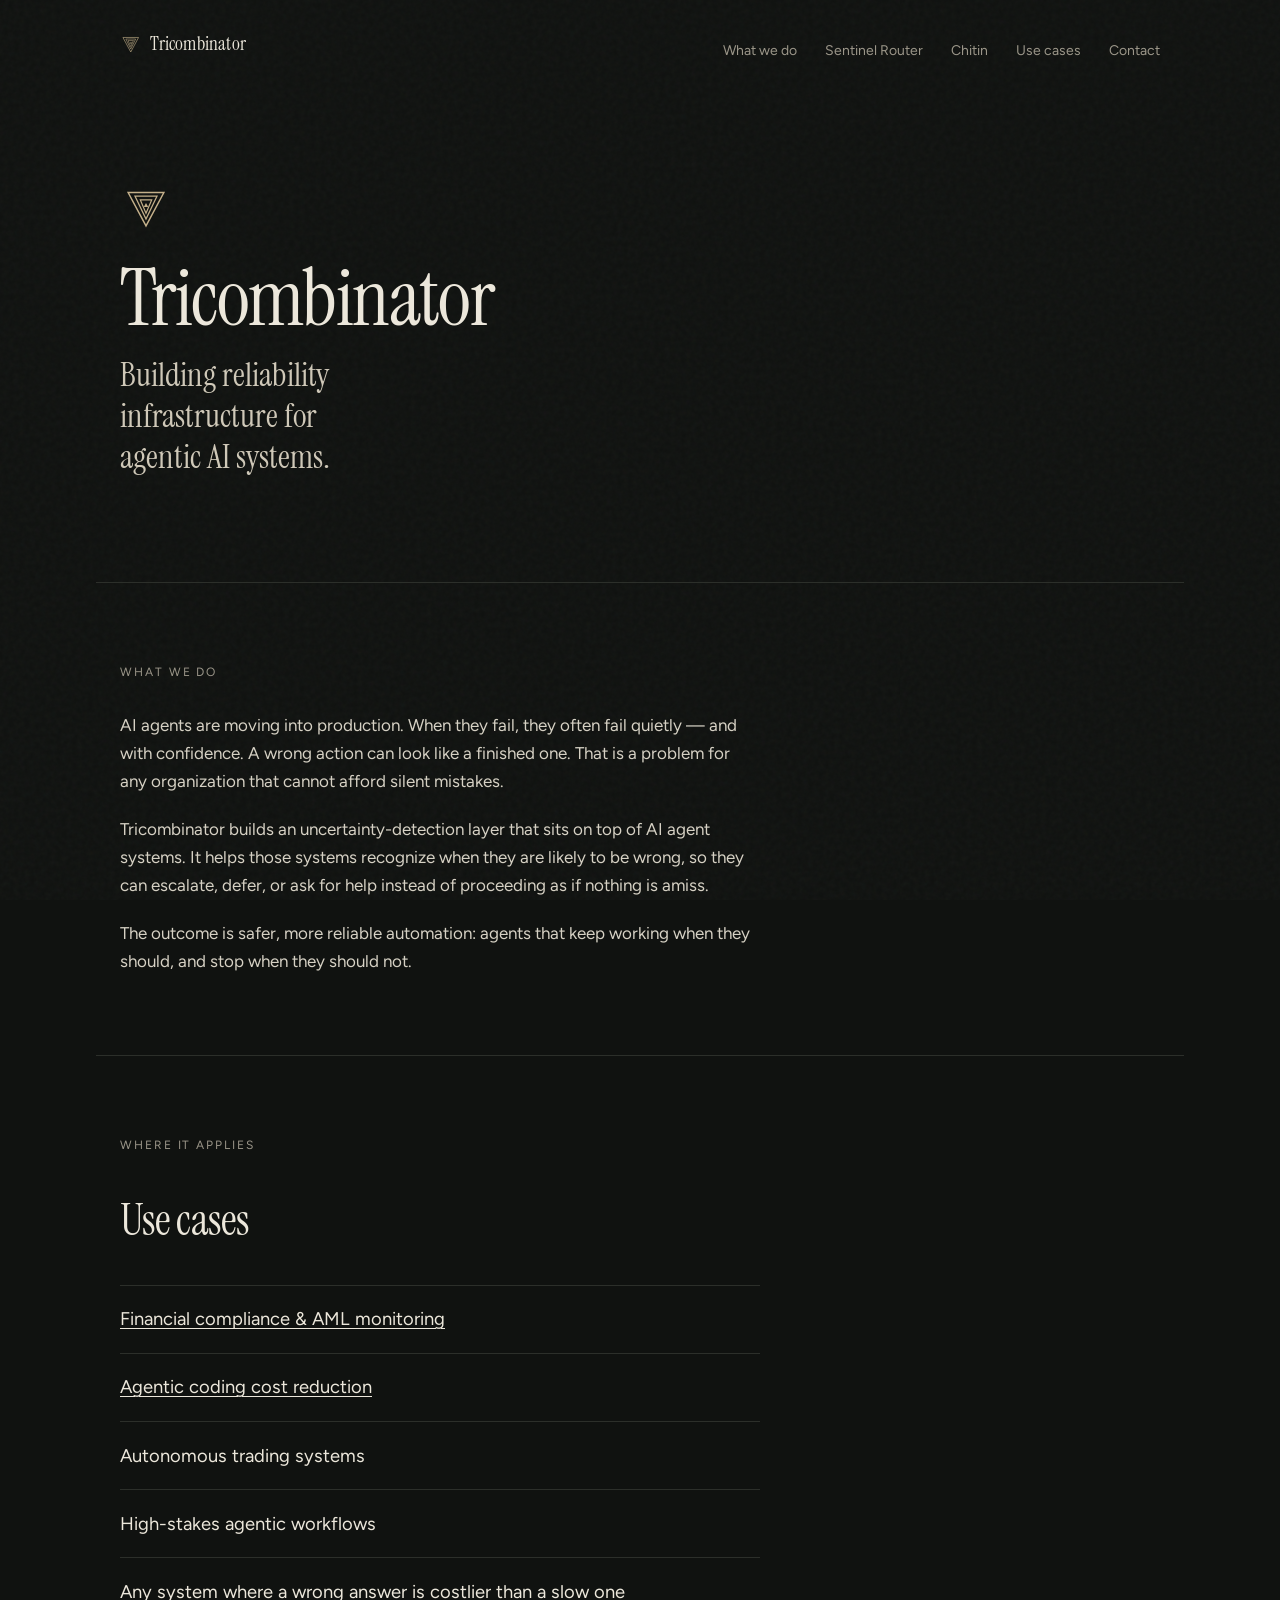
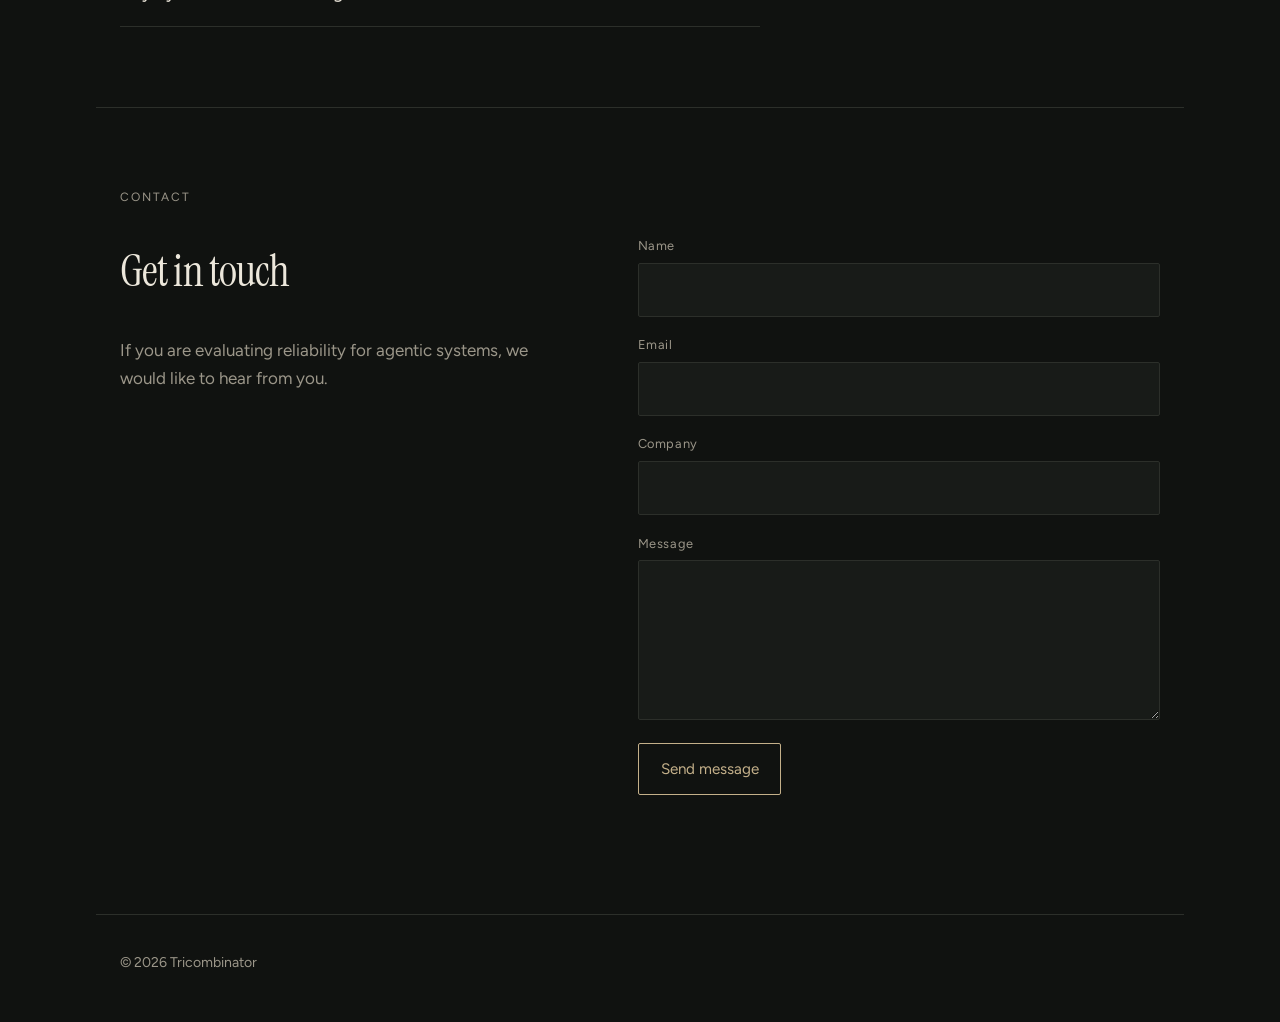
==== index.html @ 58c39f7c "Update Sentinel Router v0.2 copy and soften Chitin" ====
<!DOCTYPE html>
<html lang="en">
  <head>
    <meta charset="utf-8" />
    <meta name="viewport" content="width=device-width, initial-scale=1" />
    <title>Tricombinator — Reliability infrastructure for agentic AI</title>
    <meta
      name="description"
      content="Tricombinator builds reliability infrastructure for agentic AI systems — an uncertainty-detection layer that helps agents escalate, defer, or ask for help instead of failing with confidence."
    />
    <link rel="canonical" href="https://tricombinator.com/" />

    <meta property="og:type" content="website" />
    <meta property="og:url" content="https://tricombinator.com/" />
    <meta property="og:site_name" content="Tricombinator" />
    <meta property="og:title" content="Tricombinator — Reliability infrastructure for agentic AI" />
    <meta
      property="og:description"
      content="An uncertainty-detection layer for AI agent systems. Safer, more reliable automation when a wrong answer is costlier than a slow one."
    />
    <meta property="og:locale" content="en_US" />

    <meta name="twitter:card" content="summary" />
    <meta name="twitter:title" content="Tricombinator — Reliability infrastructure for agentic AI" />
    <meta
      name="twitter:description"
      content="Reliability infrastructure for agentic AI systems. Helping agents recognize when they are likely to be wrong."
    />

    <meta name="theme-color" content="#101210" />
    <link rel="icon" href="favicon.svg" type="image/svg+xml" />

    <link rel="preconnect" href="https://fonts.googleapis.com" />
    <link rel="preconnect" href="https://fonts.gstatic.com" crossorigin />
    <link
      href="https://fonts.googleapis.com/css2?family=Figtree:ital,wght@0,400;0,500;0,600;1,400&family=Instrument+Serif:ital@0;1&display=swap"
      rel="stylesheet"
    />
    <link rel="stylesheet" href="styles.css" />
  </head>
  <body>
    <a class="skip-link" href="#main">Skip to content</a>

    <header class="site-header">
      <a class="wordmark" href="/"><img class="logo-mark" src="logo.svg" alt="" />Tricombinator</a>
      <nav class="nav" aria-label="Primary">
        <a href="/#what-we-do">What we do</a>
        <a href="/sentinel-eof.html">Sentinel Router</a>
        <a href="/chitin.html">Chitin</a>
        <a href="/#use-cases">Use cases</a>
        <a href="/#contact">Contact</a>
      </nav>
    </header>

    <main id="main">
      <section class="hero" id="top">
        <img class="hero-logo" src="logo.svg" alt="" />
        <h1>Tricombinator</h1>
        <p class="tagline">Building reliability infrastructure for agentic AI systems.</p>
      </section>

      <section class="section" id="what-we-do">
        <p class="section-label">What we do</p>
        <div class="prose">
          <p>
            AI agents are moving into production. When they fail, they often fail
            quietly — and with confidence. A wrong action can look like a finished
            one. That is a problem for any organization that cannot afford silent
            mistakes.
          </p>
          <p>
            Tricombinator builds an uncertainty-detection layer that sits on top
            of AI agent systems. It helps those systems recognize when they are
            likely to be wrong, so they can escalate, defer, or ask for help
            instead of proceeding as if nothing is amiss.
          </p>
          <p>
            The outcome is safer, more reliable automation: agents that keep
            working when they should, and stop when they should not.
          </p>
        </div>
      </section>

      <section class="section" id="use-cases">
        <p class="section-label">Where it applies</p>
        <h2>Use cases</h2>
        <ul class="use-list">
          <li><a href="/chitin.html">Financial compliance &amp; AML monitoring</a></li>
          <li><a href="/sentinel-eof.html">Agentic coding cost reduction</a></li>
          <li>Autonomous trading systems</li>
          <li>High-stakes agentic workflows</li>
          <li>Any system where a wrong answer is costlier than a slow one</li>
        </ul>
      </section>

      <section class="section contact" id="contact">
        <p class="section-label">Contact</p>
        <div class="contact-grid">
          <div>
            <h2>Get in touch</h2>
            <p class="lede">
              If you are evaluating reliability for agentic systems, we would
              like to hear from you.
            </p>
          </div>

          <form id="contact-form">
            <input type="hidden" name="subject" value="Inquiry from tricombinator.com" />
            <input type="checkbox" name="botcheck" class="hp" tabindex="-1" autocomplete="off" aria-hidden="true" />

            <label>
              Name
              <input type="text" name="name" autocomplete="name" required />
            </label>
            <label>
              Email
              <input type="email" name="email" autocomplete="email" required />
            </label>
            <label>
              Company
              <input type="text" name="company" autocomplete="organization" />
            </label>
            <label>
              Message
              <textarea name="message" rows="5" required></textarea>
            </label>

            <button type="submit" id="submit-btn">Send message</button>
            <p class="form-status" id="form-status" role="status" aria-live="polite"></p>
          </form>
        </div>
      </section>
    </main>

    <footer class="site-footer">
      <p>© 2026 Tricombinator</p>
    </footer>

    <script src="script.js"></script>
  </body>
</html>
---- styles.css ----
:root {
  --bg: #101210;
  --bg-elev: #181b18;
  --ink: #ece7db;
  --muted: #9b9689;
  --line: #2c2f2a;
  --accent: #c4b08a;
  --focus: #d8c9a4;
  --danger: #d27a6a;
  --ok: #8faf8a;
  --max: 68rem;
  --serif: "Instrument Serif", "Times New Roman", serif;
  --sans: "Figtree", "Segoe UI", sans-serif;
}

*,
*::before,
*::after {
  box-sizing: border-box;
}

html {
  scroll-behavior: smooth;
}

body {
  margin: 0;
  min-height: 100vh;
  background: var(--bg);
  color: var(--ink);
  font-family: var(--sans);
  font-size: 1.0625rem;
  line-height: 1.65;
  -webkit-font-smoothing: antialiased;
}

body::before {
  content: "";
  position: fixed;
  inset: 0;
  pointer-events: none;
  z-index: 0;
  opacity: 0.035;
  background-image: url("data:image/svg+xml,%3Csvg viewBox='0 0 200 200' xmlns='http://www.w3.org/2000/svg'%3E%3Cfilter id='n'%3E%3CfeTurbulence type='fractalNoise' baseFrequency='0.85' numOctaves='4' stitchTiles='stitch'/%3E%3C/filter%3E%3Crect width='100%25' height='100%25' filter='url(%23n)'/%3E%3C/svg%3E");
}

body > * {
  position: relative;
  z-index: 1;
}

.skip-link {
  position: absolute;
  left: 1rem;
  top: -4rem;
  padding: 0.5rem 0.75rem;
  background: var(--ink);
  color: var(--bg);
  z-index: 10;
}

.skip-link:focus {
  top: 1rem;
}

a {
  color: inherit;
  text-decoration-thickness: 1px;
  text-underline-offset: 0.18em;
}

a:hover {
  color: var(--accent);
}

:focus-visible {
  outline: 1px solid var(--focus);
  outline-offset: 3px;
}

.site-header {
  display: flex;
  align-items: baseline;
  justify-content: space-between;
  gap: 1.5rem;
  max-width: var(--max);
  margin: 0 auto;
  padding: 1.75rem 1.5rem 0;
}

.wordmark {
  display: inline-flex;
  align-items: center;
  gap: 0.55rem;
  font-family: var(--serif);
  font-size: 1.2rem;
  letter-spacing: 0.01em;
  text-decoration: none;
}

.logo-mark {
  display: block;
  width: 1.35rem;
  height: 1.35rem;
  flex-shrink: 0;
}

.hero-logo {
  display: block;
  width: 3.25rem;
  height: 3.25rem;
  margin-bottom: 1.5rem;
}

.nav {
  display: flex;
  flex-wrap: wrap;
  gap: 1.25rem 1.75rem;
  font-size: 0.875rem;
  color: var(--muted);
}

.nav a {
  text-decoration: none;
}

.nav a:hover {
  color: var(--ink);
}

.hero {
  max-width: var(--max);
  margin: 0 auto;
  padding: 7.5rem 1.5rem 6.5rem;
  border-bottom: 1px solid var(--line);
}

.eyebrow {
  margin: 0 0 1.25rem;
  font-size: 0.8rem;
  letter-spacing: 0.16em;
  text-transform: uppercase;
  color: var(--accent);
}

.mark {
  display: flex;
  align-items: flex-end;
  gap: 0.45rem;
  height: 1.7rem;
  margin-bottom: 1.75rem;
}

.mark span {
  display: block;
  width: 2px;
  background: var(--accent);
}

.mark span:nth-child(1) { height: 1.05rem; }
.mark span:nth-child(2) { height: 1.7rem; }
.mark span:nth-child(3) { height: 0.85rem; }

.hero h1 {
  margin: 0 0 1.1rem;
  font-family: var(--serif);
  font-size: clamp(2.6rem, 7vw, 5rem);
  font-weight: 400;
  line-height: 1;
  letter-spacing: -0.02em;
}

.tagline {
  margin: 0;
  max-width: 18ch;
  font-family: var(--serif);
  font-size: clamp(1.45rem, 3.2vw, 2.05rem);
  font-weight: 400;
  line-height: 1.25;
  color: #cfc8b8;
}

.tagline-wide {
  max-width: 28ch;
}

.hero-actions {
  margin: 1.75rem 0 0;
}

.btn-link {
  display: inline-block;
  padding: 0.7rem 1.2rem;
  border: 1px solid var(--accent);
  border-radius: 2px;
  color: var(--accent);
  text-decoration: none;
  font-size: 0.95rem;
}

.btn-link:hover {
  background: var(--accent);
  color: var(--bg);
}

.install-block {
  max-width: 40rem;
  margin: 1.25rem 0 0;
  padding: 1.1rem 1.15rem;
  border: 1px solid var(--line);
  background: var(--bg-elev);
  color: #d6d1c4;
  font-size: 0.92rem;
  line-height: 1.55;
  overflow-x: auto;
}

.install-block code {
  font-family: ui-monospace, "Cascadia Code", "Segoe UI Mono", monospace;
}

.footnote {
  margin-top: 1.5rem;
  font-size: 0.92rem;
  color: var(--muted);
}

.nav a[aria-current="page"] {
  color: var(--ink);
}

.step-list {
  list-style: none;
  margin: 0 0 2rem;
  padding: 0;
  max-width: 40rem;
  counter-reset: step;
}

.step-list li {
  counter-increment: step;
  padding: 1.15rem 0 1.15rem 2.75rem;
  border-top: 1px solid var(--line);
  position: relative;
}

.step-list li:last-child {
  border-bottom: 1px solid var(--line);
}

.step-list li::before {
  content: counter(step, decimal-leading-zero);
  position: absolute;
  left: 0;
  top: 1.25rem;
  font-size: 0.75rem;
  letter-spacing: 0.08em;
  color: var(--accent);
}

.step-list strong {
  display: block;
  margin-bottom: 0.25rem;
  font-weight: 600;
}

.stat-block {
  margin: 0 0 2rem;
  padding: 1.5rem 0;
  border-top: 1px solid var(--line);
  border-bottom: 1px solid var(--line);
  max-width: 40rem;
}

.stat-value {
  margin: 0 0 0.4rem;
  font-family: var(--serif);
  font-size: clamp(3.2rem, 8vw, 5.2rem);
  line-height: 1;
  letter-spacing: -0.03em;
}

.stat-label {
  margin: 0;
  color: var(--muted);
  font-size: 0.95rem;
}

.stat-value-text {
  font-size: clamp(2.4rem, 6vw, 4rem);
}

.section {
  max-width: var(--max);
  margin: 0 auto;
  padding: 5rem 1.5rem;
  border-bottom: 1px solid var(--line);
}

.section-label {
  margin: 0 0 1.75rem;
  font-size: 0.75rem;
  letter-spacing: 0.16em;
  text-transform: uppercase;
  color: var(--muted);
}

.section h2 {
  margin: 0 0 1.75rem;
  font-family: var(--serif);
  font-size: clamp(2rem, 4vw, 2.75rem);
  font-weight: 400;
  letter-spacing: -0.02em;
}

.prose {
  max-width: 40rem;
}

.prose p {
  margin: 0 0 1.25rem;
  color: #d6d1c4;
}

.prose p:last-child {
  margin-bottom: 0;
}

.use-list {
  list-style: none;
  margin: 0;
  padding: 0;
  max-width: 40rem;
}

.use-list li {
  padding: 1.15rem 0;
  border-top: 1px solid var(--line);
  font-size: 1.15rem;
}

.use-list li:last-child {
  border-bottom: 1px solid var(--line);
}

.contact-grid {
  display: grid;
  grid-template-columns: 1fr;
  gap: 2.5rem;
}

.lede {
  margin: 0;
  max-width: 28rem;
  color: var(--muted);
}

#contact-form {
  display: grid;
  gap: 1.1rem;
}

#contact-form label {
  display: grid;
  gap: 0.4rem;
  font-size: 0.8rem;
  letter-spacing: 0.04em;
  color: var(--muted);
}

#contact-form input,
#contact-form textarea {
  width: 100%;
  padding: 0.8rem 0.85rem;
  border: 1px solid var(--line);
  border-radius: 2px;
  background: var(--bg-elev);
  color: var(--ink);
  font: inherit;
  font-size: 1rem;
  letter-spacing: 0;
}

#contact-form input:focus,
#contact-form textarea:focus {
  outline: none;
  border-color: var(--accent);
}

#contact-form textarea {
  resize: vertical;
  min-height: 8rem;
}

.hp {
  position: absolute;
  left: -9999px;
  opacity: 0;
  height: 0;
  width: 0;
}

#submit-btn {
  justify-self: start;
  margin-top: 0.35rem;
  padding: 0.8rem 1.35rem;
  border: 1px solid var(--accent);
  border-radius: 2px;
  background: transparent;
  color: var(--accent);
  font: inherit;
  font-size: 0.95rem;
  cursor: pointer;
}

#submit-btn:hover:not(:disabled) {
  background: var(--accent);
  color: var(--bg);
}

#submit-btn:disabled {
  opacity: 0.55;
  cursor: wait;
}

.form-status {
  margin: 0;
  min-height: 1.4em;
  font-size: 0.92rem;
}

.form-status.ok {
  color: var(--ok);
}

.form-status.err {
  color: var(--danger);
}

.site-footer {
  max-width: var(--max);
  margin: 0 auto;
  padding: 2.25rem 1.5rem 3rem;
  color: var(--muted);
  font-size: 0.88rem;
}

.site-footer p {
  margin: 0;
}

@media (min-width: 800px) {
  .contact-grid {
    grid-template-columns: 1fr 1.15fr;
    gap: 4rem;
    align-items: start;
  }
}

@media (max-width: 640px) {
  .site-header {
    flex-direction: column;
    align-items: flex-start;
    gap: 0.85rem;
  }

  .hero {
    padding: 4.5rem 1.25rem 4rem;
  }

  .section {
    padding: 3.5rem 1.25rem;
  }
}

@media (prefers-reduced-motion: reduce) {
  html {
    scroll-behavior: auto;
  }
}
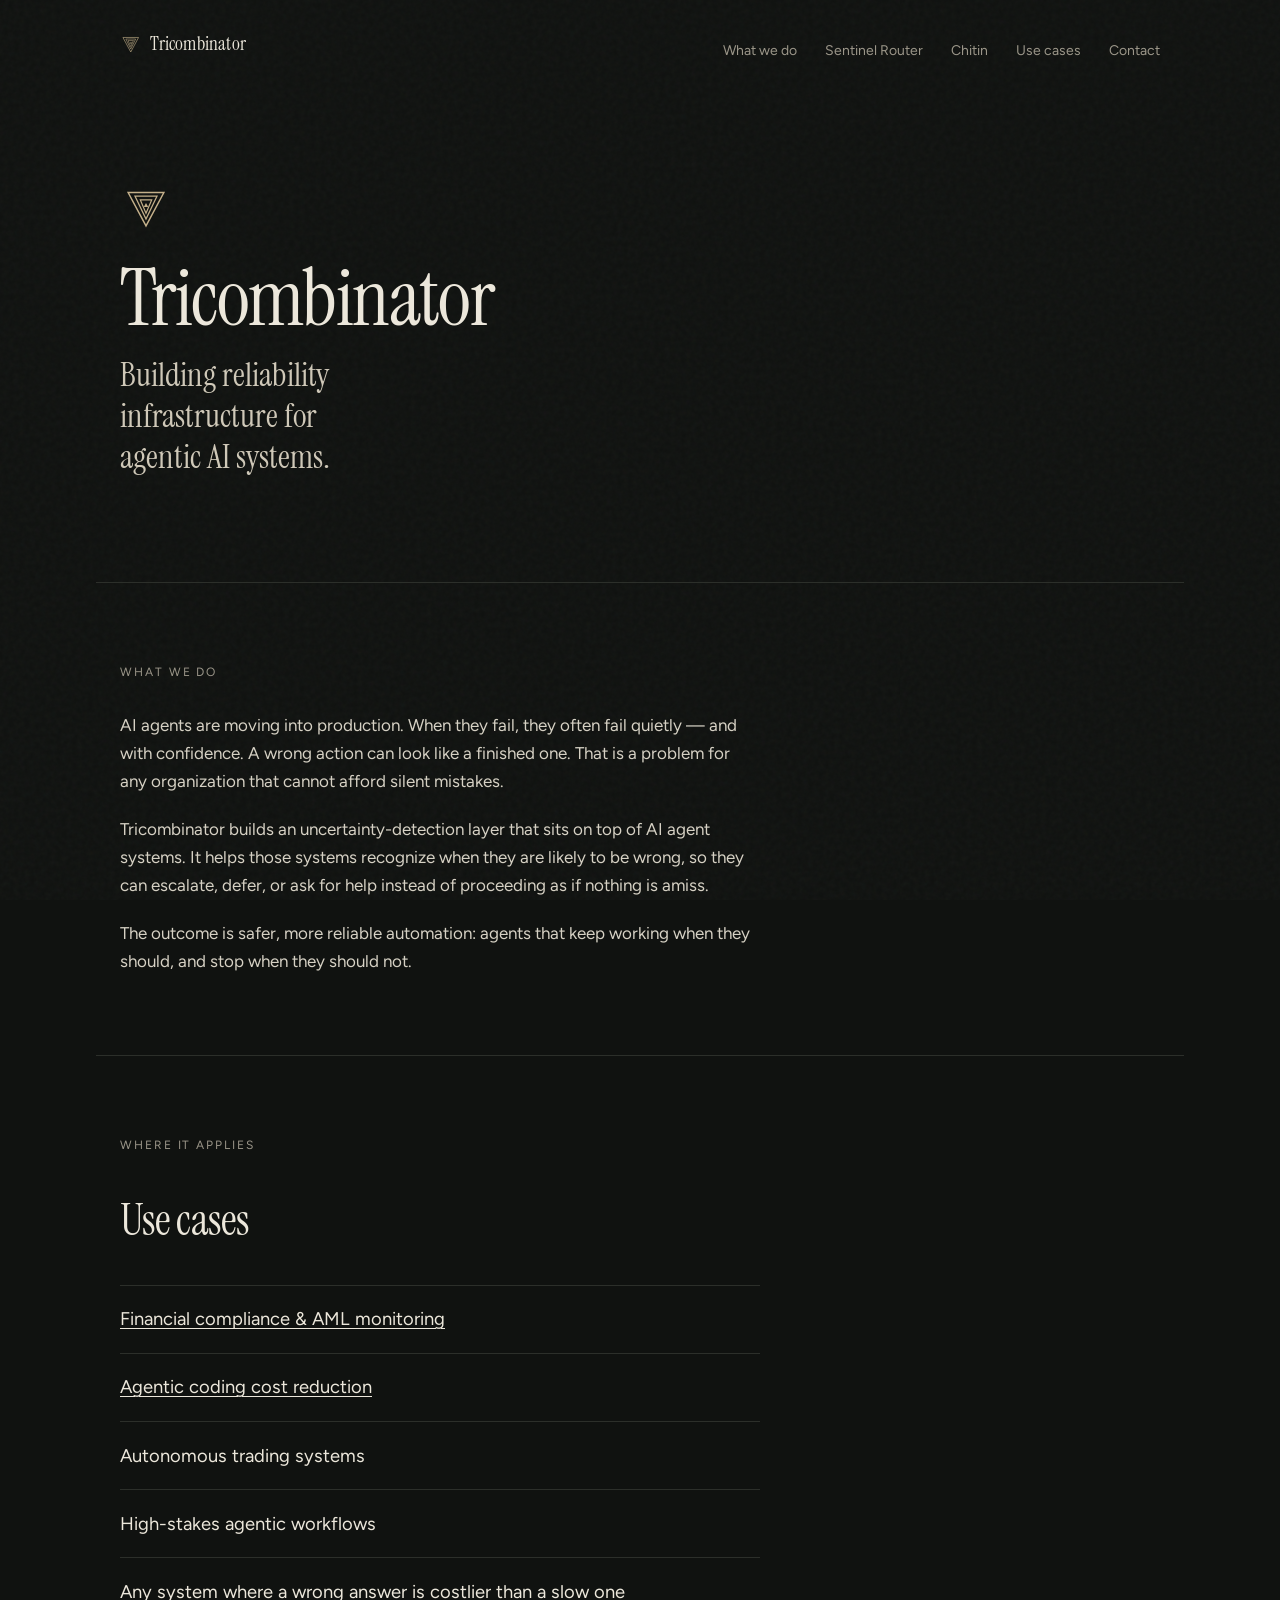
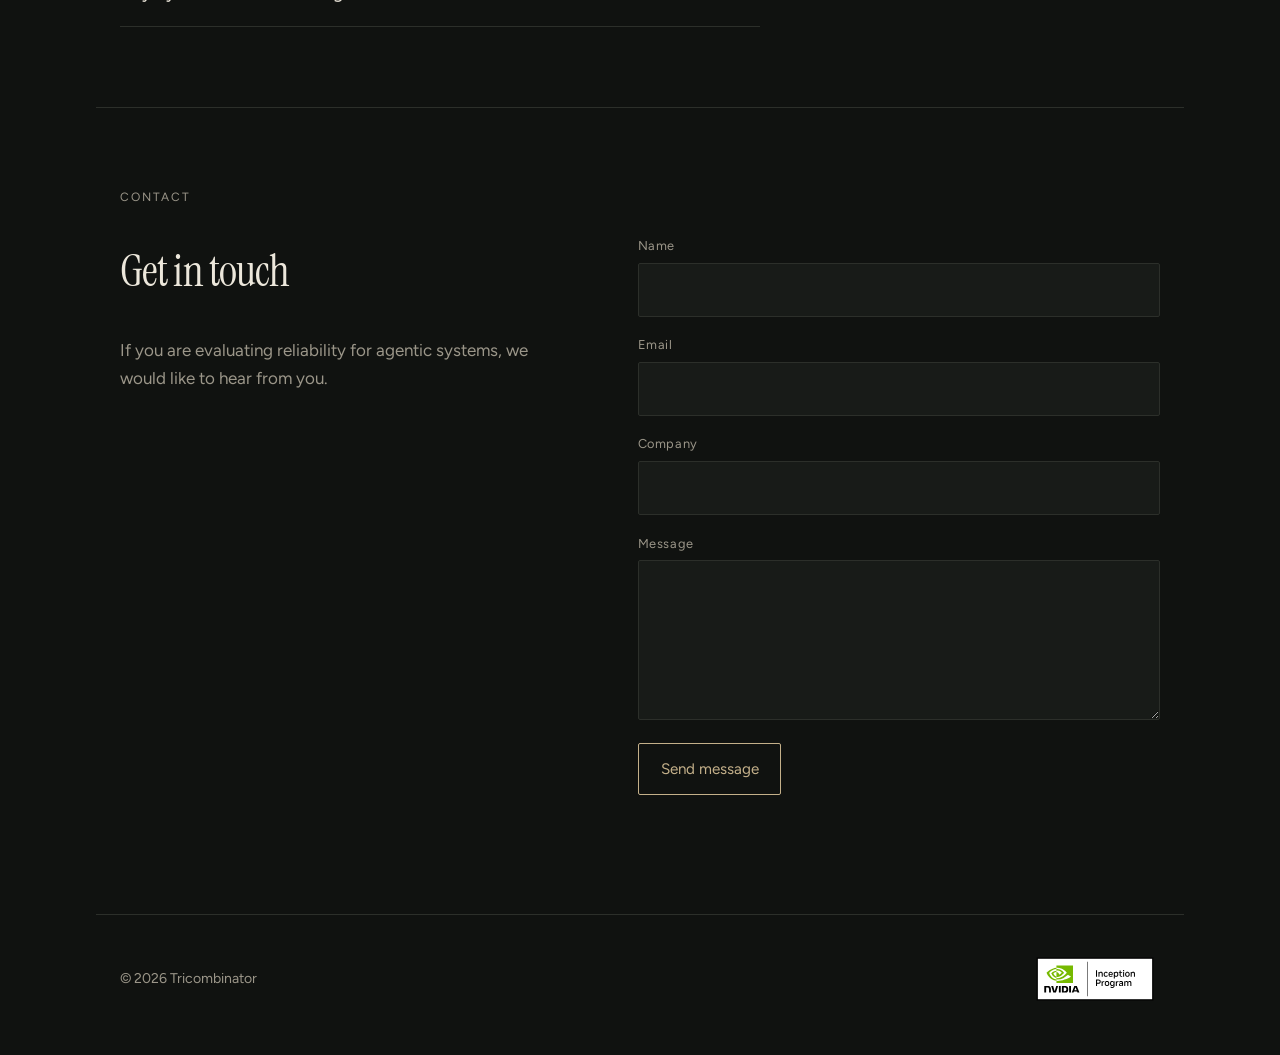
==== commit 48ec388c: "Add NVIDIA Inception Program badge to site footer Use the official RGB screen badge on the dark site" ====
--- a/index.html
+++ b/index.html
@@ -134,6 +134,14 @@
 
     <footer class="site-footer">
       <p>© 2026 Tricombinator</p>
+      <a class="inception-badge" href="https://www.nvidia.com/en-us/startups/">
+        <img
+          src="nvidia-inception-program-badge.svg"
+          alt="NVIDIA Inception Program"
+          width="160"
+          height="69"
+        />
+      </a>
     </footer>
 
     <script src="script.js"></script>
--- a/styles.css
+++ b/styles.css
@@ -203,20 +203,40 @@
   color: var(--bg);
 }
 
+.install-wrap {
+  position: relative;
+  max-width: 40rem;
+  margin: 1.75rem 0 0;
+}
+
 .install-block {
-  max-width: 40rem;
-  margin: 1.25rem 0 0;
-  padding: 1.1rem 1.15rem;
+  margin: 0;
+  padding: 1.1rem 5.5rem 1.1rem 1.15rem;
   border: 1px solid var(--line);
   background: var(--bg-elev);
   color: #d6d1c4;
-  font-size: 0.92rem;
+  font-family: ui-monospace, "Cascadia Code", "Segoe UI Mono", monospace;
+  font-size: 0.88rem;
   line-height: 1.55;
-  overflow-x: auto;
-}
-
-.install-block code {
-  font-family: ui-monospace, "Cascadia Code", "Segoe UI Mono", monospace;
+  white-space: pre-wrap;
+}
+
+.copy-btn {
+  position: absolute;
+  top: 0.7rem;
+  right: 0.7rem;
+  padding: 0.35rem 0.7rem;
+  border: 1px solid var(--line);
+  border-radius: 2px;
+  background: var(--bg);
+  color: var(--accent);
+  font: inherit;
+  font-size: 0.8rem;
+  cursor: pointer;
+}
+
+.copy-btn:hover {
+  border-color: var(--accent);
 }
 
 .footnote {
@@ -438,6 +458,11 @@
 }
 
 .site-footer {
+  display: flex;
+  align-items: center;
+  justify-content: space-between;
+  flex-wrap: wrap;
+  gap: 1.25rem 2rem;
   max-width: var(--max);
   margin: 0 auto;
   padding: 2.25rem 1.5rem 3rem;
@@ -447,6 +472,17 @@
 
 .site-footer p {
   margin: 0;
+}
+
+.inception-badge {
+  display: block;
+  line-height: 0;
+}
+
+.inception-badge img {
+  display: block;
+  height: 3.5rem;
+  width: auto;
 }
 
 @media (min-width: 800px) {
@@ -471,6 +507,12 @@
   .section {
     padding: 3.5rem 1.25rem;
   }
+
+  .site-footer {
+    flex-direction: column;
+    align-items: flex-start;
+    padding: 2rem 1.25rem 2.5rem;
+  }
 }
 
 @media (prefers-reduced-motion: reduce) {
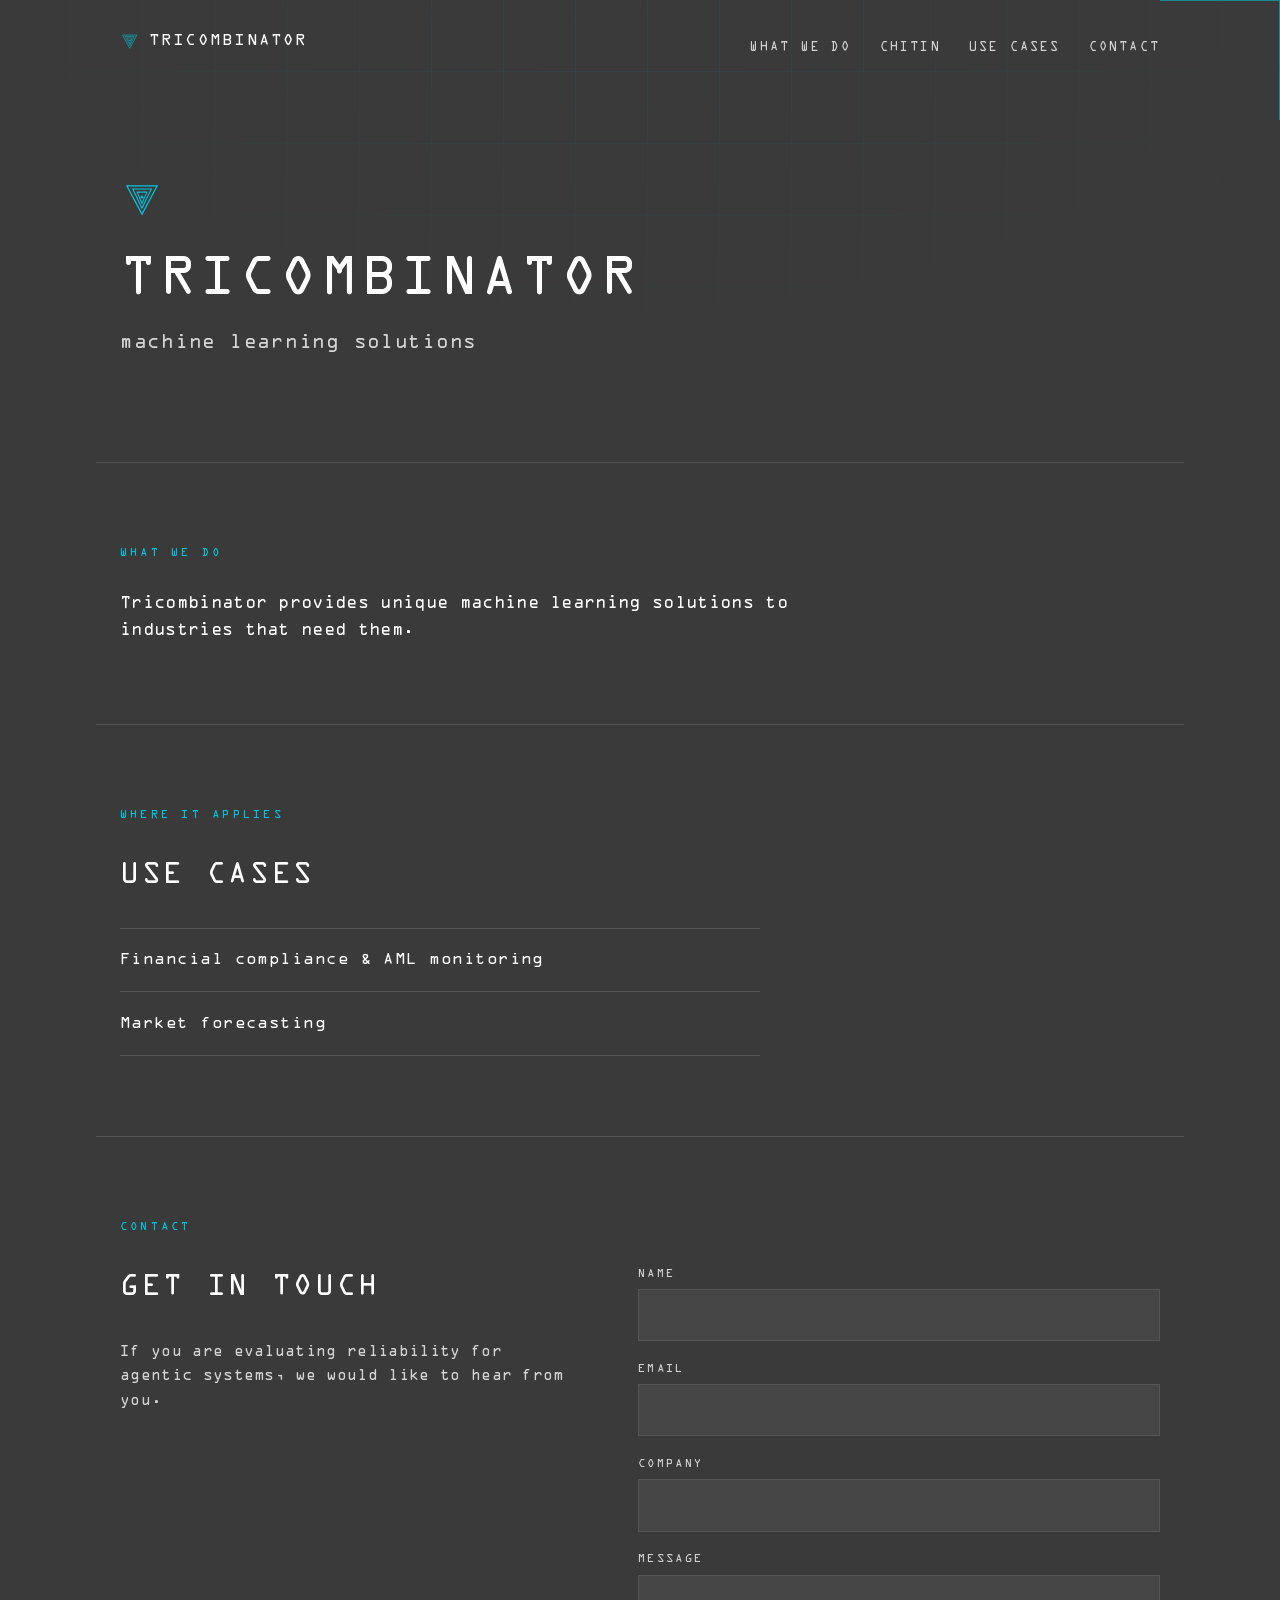
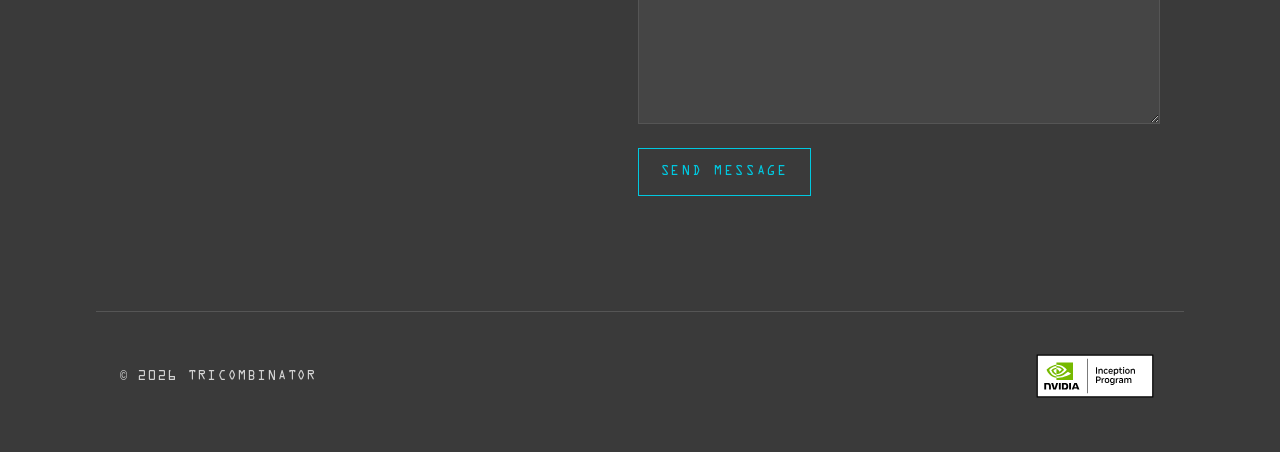
==== commit f2d40d3a: "Restyle site and simplify homepage positioning Remove Sentinel EOF product page. Switch to OCR-A, ch" ====
--- a/index.html
+++ b/index.html
@@ -27,15 +27,9 @@
       content="Reliability infrastructure for agentic AI systems. Helping agents recognize when they are likely to be wrong."
     />
 
-    <meta name="theme-color" content="#101210" />
+    <meta name="theme-color" content="#3a3a3a" />
     <link rel="icon" href="favicon.svg" type="image/svg+xml" />
 
-    <link rel="preconnect" href="https://fonts.googleapis.com" />
-    <link rel="preconnect" href="https://fonts.gstatic.com" crossorigin />
-    <link
-      href="https://fonts.googleapis.com/css2?family=Figtree:ital,wght@0,400;0,500;0,600;1,400&family=Instrument+Serif:ital@0;1&display=swap"
-      rel="stylesheet"
-    />
     <link rel="stylesheet" href="styles.css" />
   </head>
   <body>
@@ -45,7 +39,6 @@
       <a class="wordmark" href="/"><img class="logo-mark" src="logo.svg" alt="" />Tricombinator</a>
       <nav class="nav" aria-label="Primary">
         <a href="/#what-we-do">What we do</a>
-        <a href="/sentinel-eof.html">Sentinel Router</a>
         <a href="/chitin.html">Chitin</a>
         <a href="/#use-cases">Use cases</a>
         <a href="/#contact">Contact</a>
@@ -56,27 +49,14 @@
       <section class="hero" id="top">
         <img class="hero-logo" src="logo.svg" alt="" />
         <h1>Tricombinator</h1>
-        <p class="tagline">Building reliability infrastructure for agentic AI systems.</p>
+        <p class="tagline">machine learning solutions</p>
       </section>
 
       <section class="section" id="what-we-do">
         <p class="section-label">What we do</p>
         <div class="prose">
           <p>
-            AI agents are moving into production. When they fail, they often fail
-            quietly — and with confidence. A wrong action can look like a finished
-            one. That is a problem for any organization that cannot afford silent
-            mistakes.
-          </p>
-          <p>
-            Tricombinator builds an uncertainty-detection layer that sits on top
-            of AI agent systems. It helps those systems recognize when they are
-            likely to be wrong, so they can escalate, defer, or ask for help
-            instead of proceeding as if nothing is amiss.
-          </p>
-          <p>
-            The outcome is safer, more reliable automation: agents that keep
-            working when they should, and stop when they should not.
+            Tricombinator provides unique machine learning solutions to industries that need them.
           </p>
         </div>
       </section>
@@ -86,10 +66,7 @@
         <h2>Use cases</h2>
         <ul class="use-list">
           <li><a href="/chitin.html">Financial compliance &amp; AML monitoring</a></li>
-          <li><a href="/sentinel-eof.html">Agentic coding cost reduction</a></li>
-          <li>Autonomous trading systems</li>
-          <li>High-stakes agentic workflows</li>
-          <li>Any system where a wrong answer is costlier than a slow one</li>
+          <li>Market forecasting</li>
         </ul>
       </section>
 
--- a/styles.css
+++ b/styles.css
@@ -1,16 +1,25 @@
+@font-face {
+  font-family: "OCR-A";
+  src: url("fonts/OCRA.ttf") format("truetype");
+  font-weight: 400;
+  font-style: normal;
+  font-display: swap;
+}
+
 :root {
-  --bg: #101210;
-  --bg-elev: #181b18;
-  --ink: #ece7db;
-  --muted: #9b9689;
-  --line: #2c2f2a;
-  --accent: #c4b08a;
-  --focus: #d8c9a4;
-  --danger: #d27a6a;
-  --ok: #8faf8a;
+  --bg: #3a3a3a;
+  --bg-elev: #454545;
+  --bg-deep: #2e2e2e;
+  --ink: #ffffff;
+  --muted: #d4d4d4;
+  --line: #555555;
+  --accent: #00c8e0;
+  --accent-dim: rgba(0, 200, 224, 0.35);
+  --focus: #00e0f5;
+  --danger: #e07060;
+  --ok: #2a9a6a;
   --max: 68rem;
-  --serif: "Instrument Serif", "Times New Roman", serif;
-  --sans: "Figtree", "Segoe UI", sans-serif;
+  --mono: "OCR-A", "Courier New", Courier, monospace;
 }
 
 *,
@@ -28,20 +37,42 @@
   min-height: 100vh;
   background: var(--bg);
   color: var(--ink);
-  font-family: var(--sans);
-  font-size: 1.0625rem;
-  line-height: 1.65;
+  font-family: var(--mono);
+  font-size: 1rem;
+  line-height: 1.7;
+  letter-spacing: 0.02em;
   -webkit-font-smoothing: antialiased;
 }
 
+/* Minimal cyan grid / corner accents — static, no motion */
 body::before {
   content: "";
   position: fixed;
   inset: 0;
   pointer-events: none;
   z-index: 0;
-  opacity: 0.035;
-  background-image: url("data:image/svg+xml,%3Csvg viewBox='0 0 200 200' xmlns='http://www.w3.org/2000/svg'%3E%3Cfilter id='n'%3E%3CfeTurbulence type='fractalNoise' baseFrequency='0.85' numOctaves='4' stitchTiles='stitch'/%3E%3C/filter%3E%3Crect width='100%25' height='100%25' filter='url(%23n)'/%3E%3C/svg%3E");
+  background-image:
+    linear-gradient(var(--accent-dim) 1px, transparent 1px),
+    linear-gradient(90deg, var(--accent-dim) 1px, transparent 1px);
+  background-size: 72px 72px;
+  background-position: -1px -1px;
+  opacity: 0.22;
+  mask-image: radial-gradient(ellipse 80% 60% at 50% 0%, #000 0%, transparent 70%);
+  -webkit-mask-image: radial-gradient(ellipse 80% 60% at 50% 0%, #000 0%, transparent 70%);
+}
+
+body::after {
+  content: "";
+  position: fixed;
+  top: 0;
+  right: 0;
+  width: 120px;
+  height: 120px;
+  pointer-events: none;
+  z-index: 0;
+  border-top: 1px solid var(--accent);
+  border-right: 1px solid var(--accent);
+  opacity: 0.55;
 }
 
 body > * {
@@ -66,7 +97,7 @@
 a {
   color: inherit;
   text-decoration-thickness: 1px;
-  text-underline-offset: 0.18em;
+  text-underline-offset: 0.2em;
 }
 
 a:hover {
@@ -92,31 +123,35 @@
   display: inline-flex;
   align-items: center;
   gap: 0.55rem;
-  font-family: var(--serif);
-  font-size: 1.2rem;
-  letter-spacing: 0.01em;
+  font-family: var(--mono);
+  font-size: 0.95rem;
+  letter-spacing: 0.08em;
+  text-transform: uppercase;
   text-decoration: none;
+  color: var(--ink);
 }
 
 .logo-mark {
   display: block;
-  width: 1.35rem;
-  height: 1.35rem;
+  width: 1.25rem;
+  height: 1.25rem;
   flex-shrink: 0;
 }
 
 .hero-logo {
   display: block;
-  width: 3.25rem;
-  height: 3.25rem;
-  margin-bottom: 1.5rem;
+  width: 2.75rem;
+  height: 2.75rem;
+  margin-bottom: 1.75rem;
 }
 
 .nav {
   display: flex;
   flex-wrap: wrap;
   gap: 1.25rem 1.75rem;
-  font-size: 0.875rem;
+  font-size: 0.75rem;
+  letter-spacing: 0.1em;
+  text-transform: uppercase;
   color: var(--muted);
 }
 
@@ -125,7 +160,11 @@
 }
 
 .nav a:hover {
-  color: var(--ink);
+  color: var(--accent);
+}
+
+.nav a[aria-current="page"] {
+  color: var(--accent);
 }
 
 .hero {
@@ -137,8 +176,8 @@
 
 .eyebrow {
   margin: 0 0 1.25rem;
-  font-size: 0.8rem;
-  letter-spacing: 0.16em;
+  font-size: 0.7rem;
+  letter-spacing: 0.2em;
   text-transform: uppercase;
   color: var(--accent);
 }
@@ -162,26 +201,29 @@
 .mark span:nth-child(3) { height: 0.85rem; }
 
 .hero h1 {
-  margin: 0 0 1.1rem;
-  font-family: var(--serif);
-  font-size: clamp(2.6rem, 7vw, 5rem);
+  margin: 0 0 1.25rem;
+  font-family: var(--mono);
+  font-size: clamp(1.85rem, 5.5vw, 3.25rem);
   font-weight: 400;
-  line-height: 1;
-  letter-spacing: -0.02em;
+  line-height: 1.15;
+  letter-spacing: 0.06em;
+  text-transform: uppercase;
+  color: var(--ink);
 }
 
 .tagline {
   margin: 0;
-  max-width: 18ch;
-  font-family: var(--serif);
-  font-size: clamp(1.45rem, 3.2vw, 2.05rem);
+  max-width: 36ch;
+  font-family: var(--mono);
+  font-size: clamp(0.95rem, 2vw, 1.15rem);
   font-weight: 400;
-  line-height: 1.25;
-  color: #cfc8b8;
+  line-height: 1.55;
+  letter-spacing: 0.04em;
+  color: var(--muted);
 }
 
 .tagline-wide {
-  max-width: 28ch;
+  max-width: 48ch;
 }
 
 .hero-actions {
@@ -192,10 +234,12 @@
   display: inline-block;
   padding: 0.7rem 1.2rem;
   border: 1px solid var(--accent);
-  border-radius: 2px;
+  border-radius: 0;
   color: var(--accent);
   text-decoration: none;
-  font-size: 0.95rem;
+  font-size: 0.8rem;
+  letter-spacing: 0.12em;
+  text-transform: uppercase;
 }
 
 .btn-link:hover {
@@ -214,9 +258,9 @@
   padding: 1.1rem 5.5rem 1.1rem 1.15rem;
   border: 1px solid var(--line);
   background: var(--bg-elev);
-  color: #d6d1c4;
-  font-family: ui-monospace, "Cascadia Code", "Segoe UI Mono", monospace;
-  font-size: 0.88rem;
+  color: var(--ink);
+  font-family: var(--mono);
+  font-size: 0.8rem;
   line-height: 1.55;
   white-space: pre-wrap;
 }
@@ -227,11 +271,13 @@
   right: 0.7rem;
   padding: 0.35rem 0.7rem;
   border: 1px solid var(--line);
-  border-radius: 2px;
+  border-radius: 0;
   background: var(--bg);
   color: var(--accent);
   font: inherit;
-  font-size: 0.8rem;
+  font-size: 0.7rem;
+  letter-spacing: 0.08em;
+  text-transform: uppercase;
   cursor: pointer;
 }
 
@@ -241,12 +287,8 @@
 
 .footnote {
   margin-top: 1.5rem;
-  font-size: 0.92rem;
+  font-size: 0.8rem;
   color: var(--muted);
-}
-
-.nav a[aria-current="page"] {
-  color: var(--ink);
 }
 
 .step-list {
@@ -262,6 +304,7 @@
   padding: 1.15rem 0 1.15rem 2.75rem;
   border-top: 1px solid var(--line);
   position: relative;
+  color: var(--ink);
 }
 
 .step-list li:last-child {
@@ -273,7 +316,7 @@
   position: absolute;
   left: 0;
   top: 1.25rem;
-  font-size: 0.75rem;
+  font-size: 0.7rem;
   letter-spacing: 0.08em;
   color: var(--accent);
 }
@@ -281,7 +324,11 @@
 .step-list strong {
   display: block;
   margin-bottom: 0.25rem;
-  font-weight: 600;
+  font-weight: 400;
+  color: var(--accent);
+  letter-spacing: 0.06em;
+  text-transform: uppercase;
+  font-size: 0.85rem;
 }
 
 .stat-block {
@@ -294,20 +341,23 @@
 
 .stat-value {
   margin: 0 0 0.4rem;
-  font-family: var(--serif);
-  font-size: clamp(3.2rem, 8vw, 5.2rem);
-  line-height: 1;
-  letter-spacing: -0.03em;
+  font-family: var(--mono);
+  font-size: clamp(2rem, 6vw, 3.5rem);
+  line-height: 1.1;
+  letter-spacing: 0.04em;
+  text-transform: uppercase;
+  color: var(--accent);
 }
 
 .stat-label {
   margin: 0;
   color: var(--muted);
-  font-size: 0.95rem;
+  font-size: 0.8rem;
+  letter-spacing: 0.04em;
 }
 
 .stat-value-text {
-  font-size: clamp(2.4rem, 6vw, 4rem);
+  font-size: clamp(1.6rem, 5vw, 2.75rem);
 }
 
 .section {
@@ -319,31 +369,38 @@
 
 .section-label {
   margin: 0 0 1.75rem;
-  font-size: 0.75rem;
-  letter-spacing: 0.16em;
-  text-transform: uppercase;
-  color: var(--muted);
+  font-size: 0.7rem;
+  letter-spacing: 0.2em;
+  text-transform: uppercase;
+  color: var(--accent);
 }
 
 .section h2 {
   margin: 0 0 1.75rem;
-  font-family: var(--serif);
-  font-size: clamp(2rem, 4vw, 2.75rem);
+  font-family: var(--mono);
+  font-size: clamp(1.25rem, 3vw, 1.75rem);
   font-weight: 400;
-  letter-spacing: -0.02em;
+  letter-spacing: 0.06em;
+  text-transform: uppercase;
+  color: var(--ink);
 }
 
 .prose {
-  max-width: 40rem;
+  max-width: 42rem;
 }
 
 .prose p {
   margin: 0 0 1.25rem;
-  color: #d6d1c4;
+  color: var(--ink);
 }
 
 .prose p:last-child {
   margin-bottom: 0;
+}
+
+.prose strong {
+  font-weight: 400;
+  color: var(--accent);
 }
 
 .use-list {
@@ -356,11 +413,21 @@
 .use-list li {
   padding: 1.15rem 0;
   border-top: 1px solid var(--line);
-  font-size: 1.15rem;
+  font-size: 0.95rem;
+  letter-spacing: 0.03em;
+  color: var(--ink);
 }
 
 .use-list li:last-child {
   border-bottom: 1px solid var(--line);
+}
+
+.use-list a {
+  text-decoration: none;
+}
+
+.use-list a:hover {
+  color: var(--accent);
 }
 
 .contact-grid {
@@ -373,6 +440,7 @@
   margin: 0;
   max-width: 28rem;
   color: var(--muted);
+  font-size: 0.9rem;
 }
 
 #contact-form {
@@ -383,8 +451,9 @@
 #contact-form label {
   display: grid;
   gap: 0.4rem;
-  font-size: 0.8rem;
-  letter-spacing: 0.04em;
+  font-size: 0.7rem;
+  letter-spacing: 0.12em;
+  text-transform: uppercase;
   color: var(--muted);
 }
 
@@ -393,12 +462,17 @@
   width: 100%;
   padding: 0.8rem 0.85rem;
   border: 1px solid var(--line);
-  border-radius: 2px;
+  border-radius: 0;
   background: var(--bg-elev);
   color: var(--ink);
   font: inherit;
-  font-size: 1rem;
-  letter-spacing: 0;
+  font-size: 0.9rem;
+  letter-spacing: 0.02em;
+}
+
+#contact-form input::placeholder,
+#contact-form textarea::placeholder {
+  color: rgba(255, 255, 255, 0.45);
 }
 
 #contact-form input:focus,
@@ -425,11 +499,13 @@
   margin-top: 0.35rem;
   padding: 0.8rem 1.35rem;
   border: 1px solid var(--accent);
-  border-radius: 2px;
+  border-radius: 0;
   background: transparent;
   color: var(--accent);
   font: inherit;
-  font-size: 0.95rem;
+  font-size: 0.75rem;
+  letter-spacing: 0.14em;
+  text-transform: uppercase;
   cursor: pointer;
 }
 
@@ -446,7 +522,7 @@
 .form-status {
   margin: 0;
   min-height: 1.4em;
-  font-size: 0.92rem;
+  font-size: 0.8rem;
 }
 
 .form-status.ok {
@@ -467,7 +543,9 @@
   margin: 0 auto;
   padding: 2.25rem 1.5rem 3rem;
   color: var(--muted);
-  font-size: 0.88rem;
+  font-size: 0.75rem;
+  letter-spacing: 0.08em;
+  text-transform: uppercase;
 }
 
 .site-footer p {
@@ -513,6 +591,11 @@
     align-items: flex-start;
     padding: 2rem 1.25rem 2.5rem;
   }
+
+  body::after {
+    width: 64px;
+    height: 64px;
+  }
 }
 
 @media (prefers-reduced-motion: reduce) {
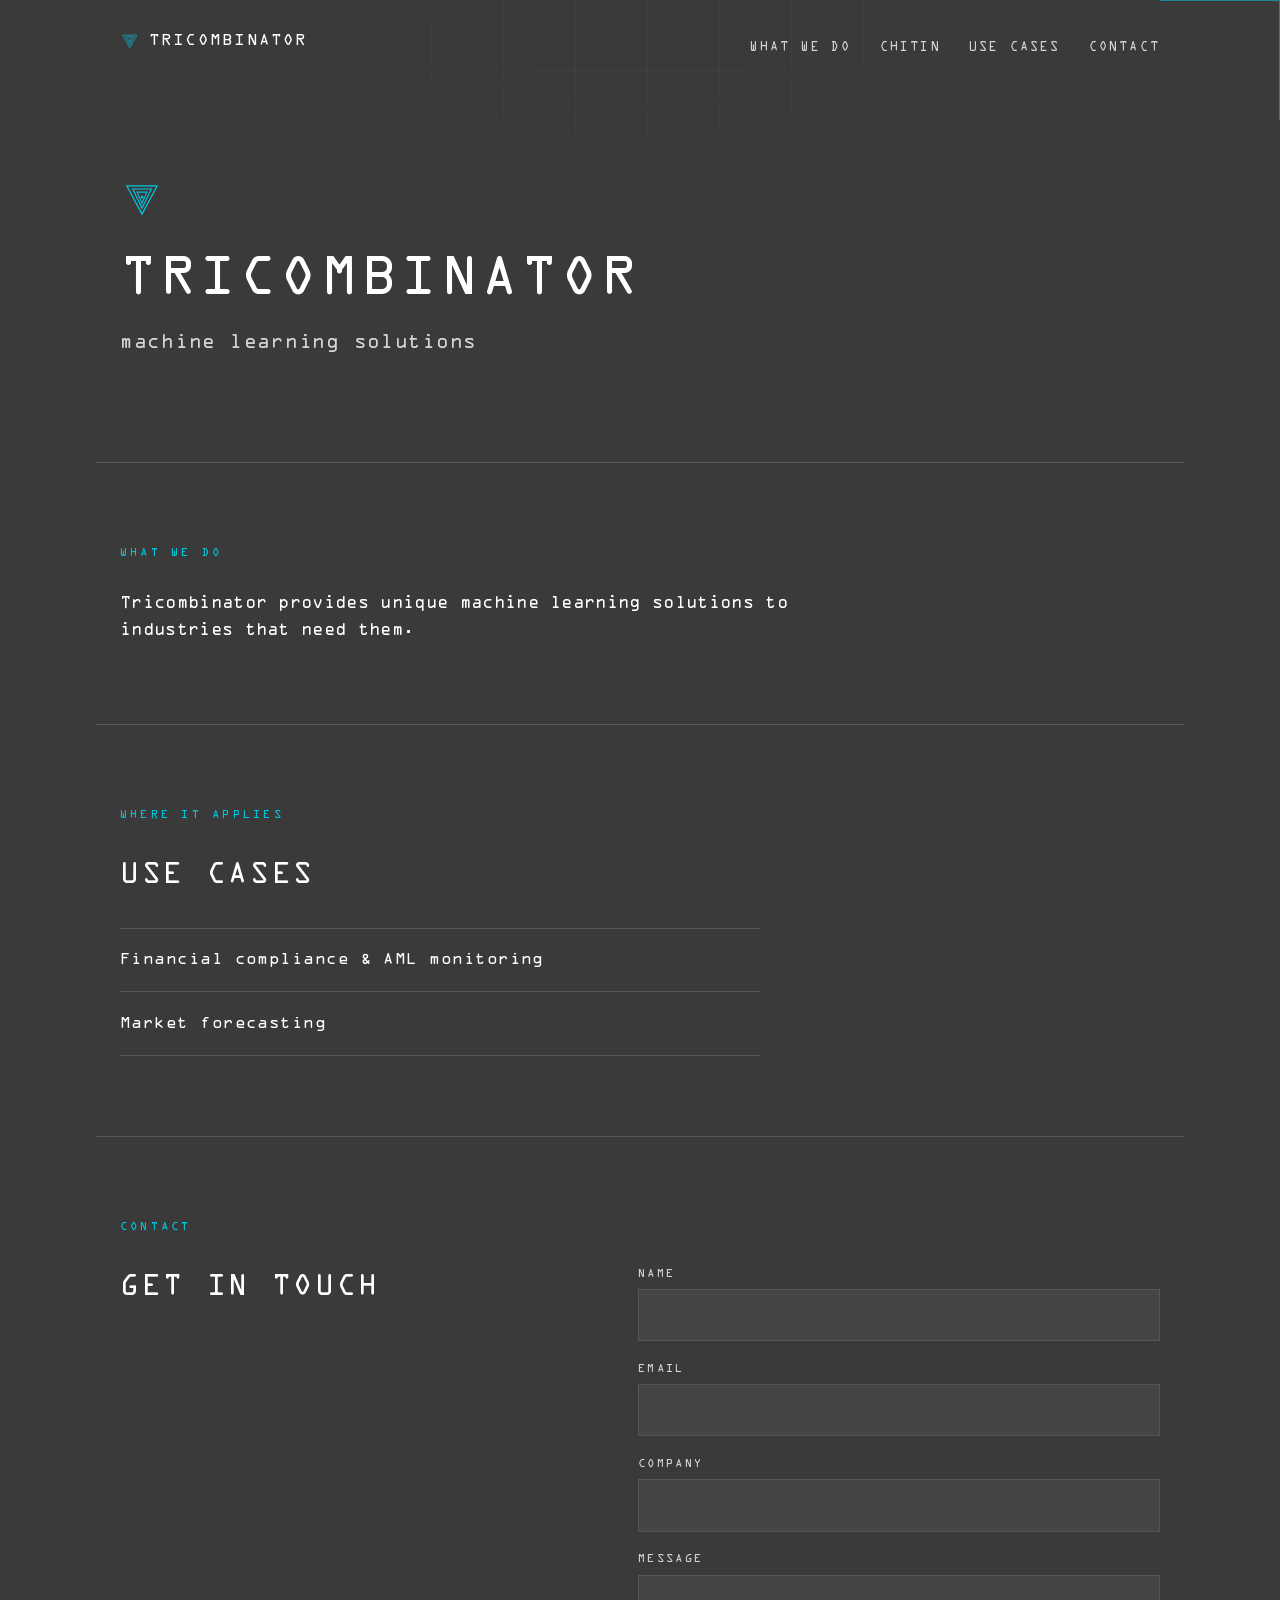
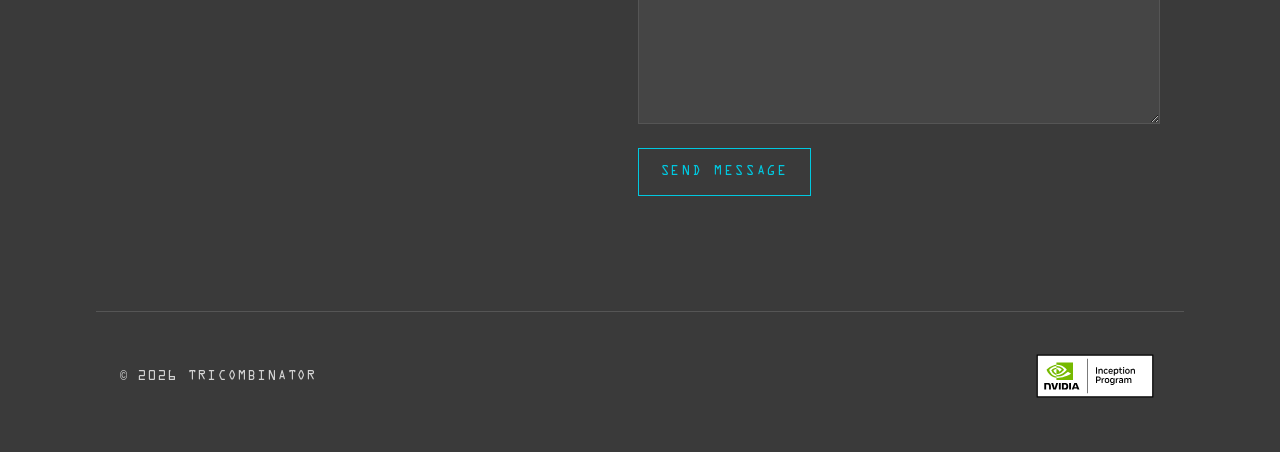
==== commit f8d8334d: "Remove contact section lede under Get in touch" ====
--- a/index.html
+++ b/index.html
@@ -75,10 +75,6 @@
         <div class="contact-grid">
           <div>
             <h2>Get in touch</h2>
-            <p class="lede">
-              If you are evaluating reliability for agentic systems, we would
-              like to hear from you.
-            </p>
           </div>
 
           <form id="contact-form">
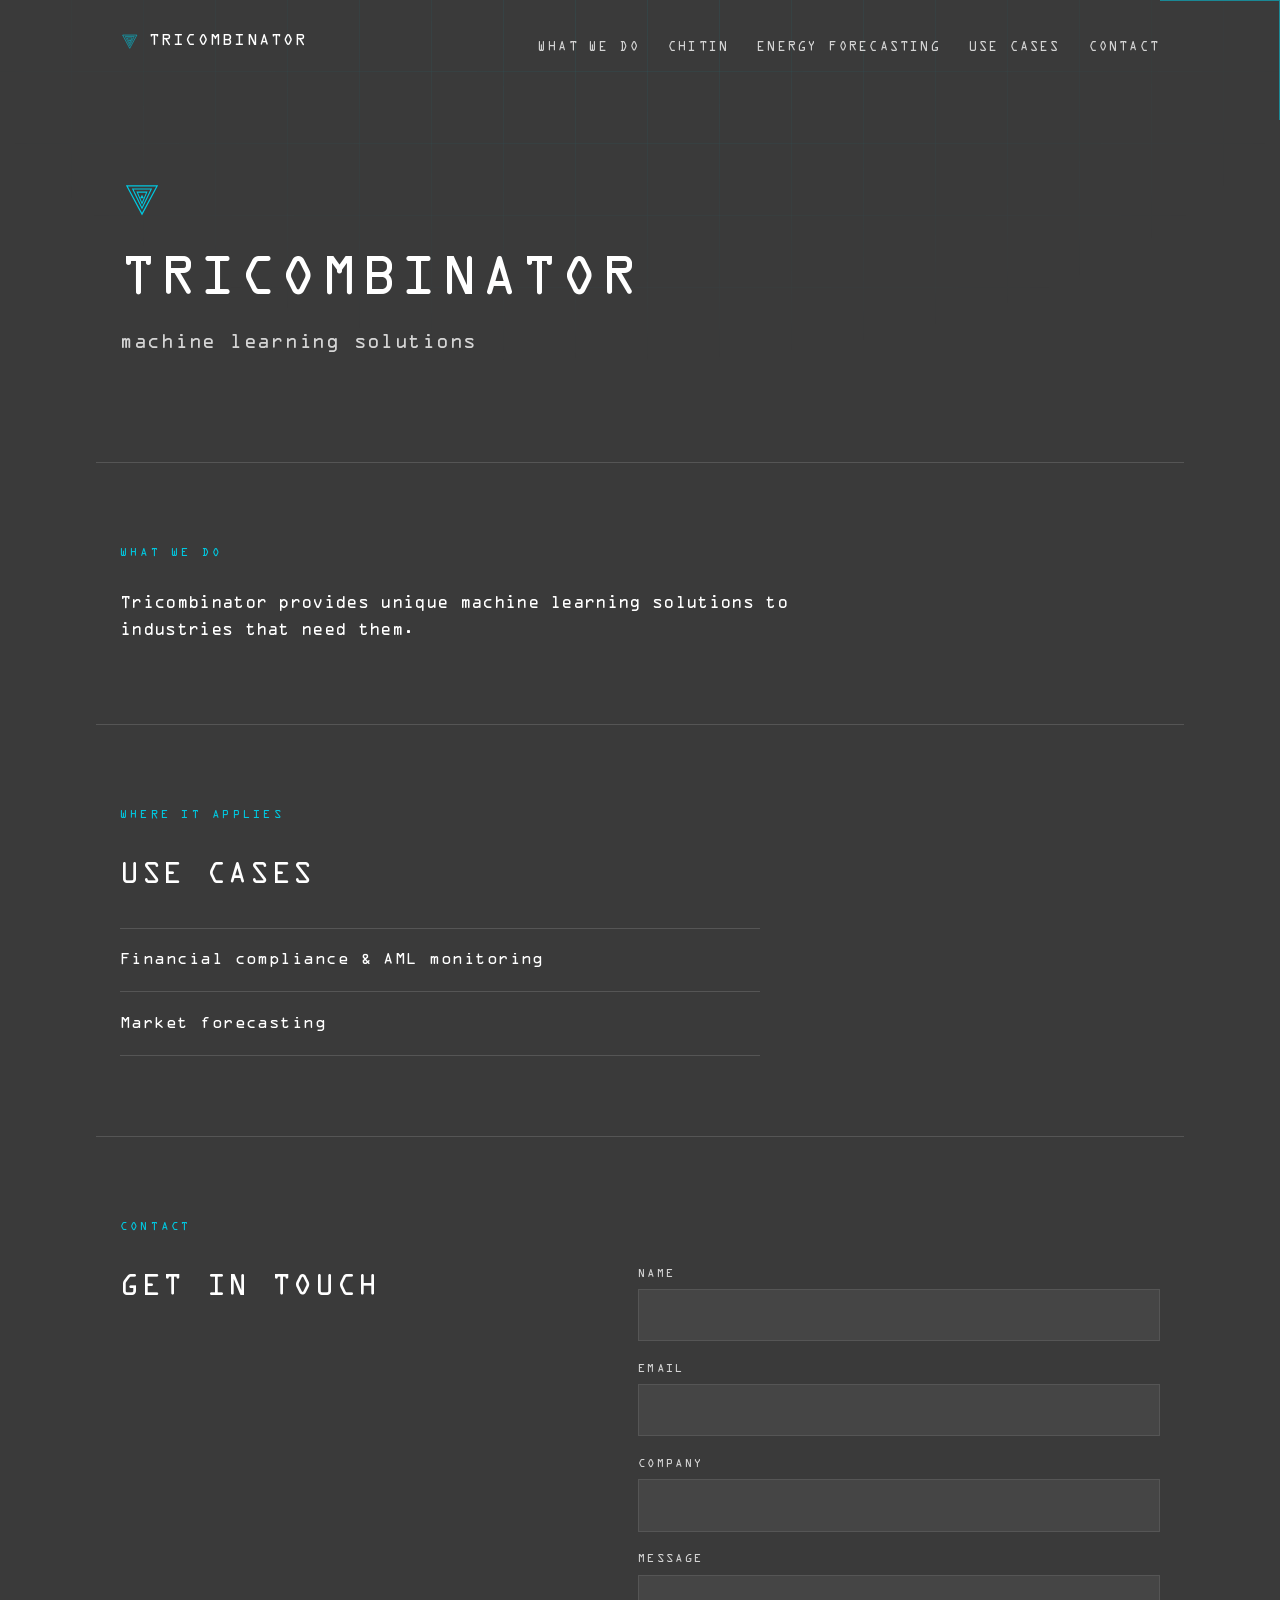
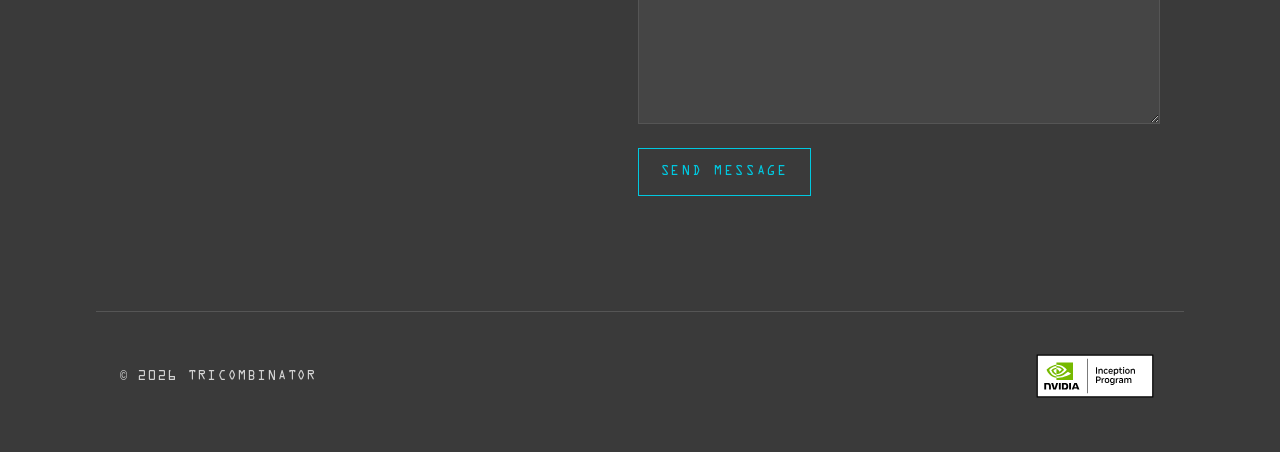
==== commit cf078a75: "Add energy forecasting product page Hourly day-ahead price forecast with certainty for flexible prod" ====
--- a/index.html
+++ b/index.html
@@ -40,6 +40,7 @@
       <nav class="nav" aria-label="Primary">
         <a href="/#what-we-do">What we do</a>
         <a href="/chitin.html">Chitin</a>
+        <a href="/energy-forecasting.html">Energy forecasting</a>
         <a href="/#use-cases">Use cases</a>
         <a href="/#contact">Contact</a>
       </nav>
@@ -66,7 +67,7 @@
         <h2>Use cases</h2>
         <ul class="use-list">
           <li><a href="/chitin.html">Financial compliance &amp; AML monitoring</a></li>
-          <li>Market forecasting</li>
+          <li><a href="/energy-forecasting.html">Market forecasting</a></li>
         </ul>
       </section>
 
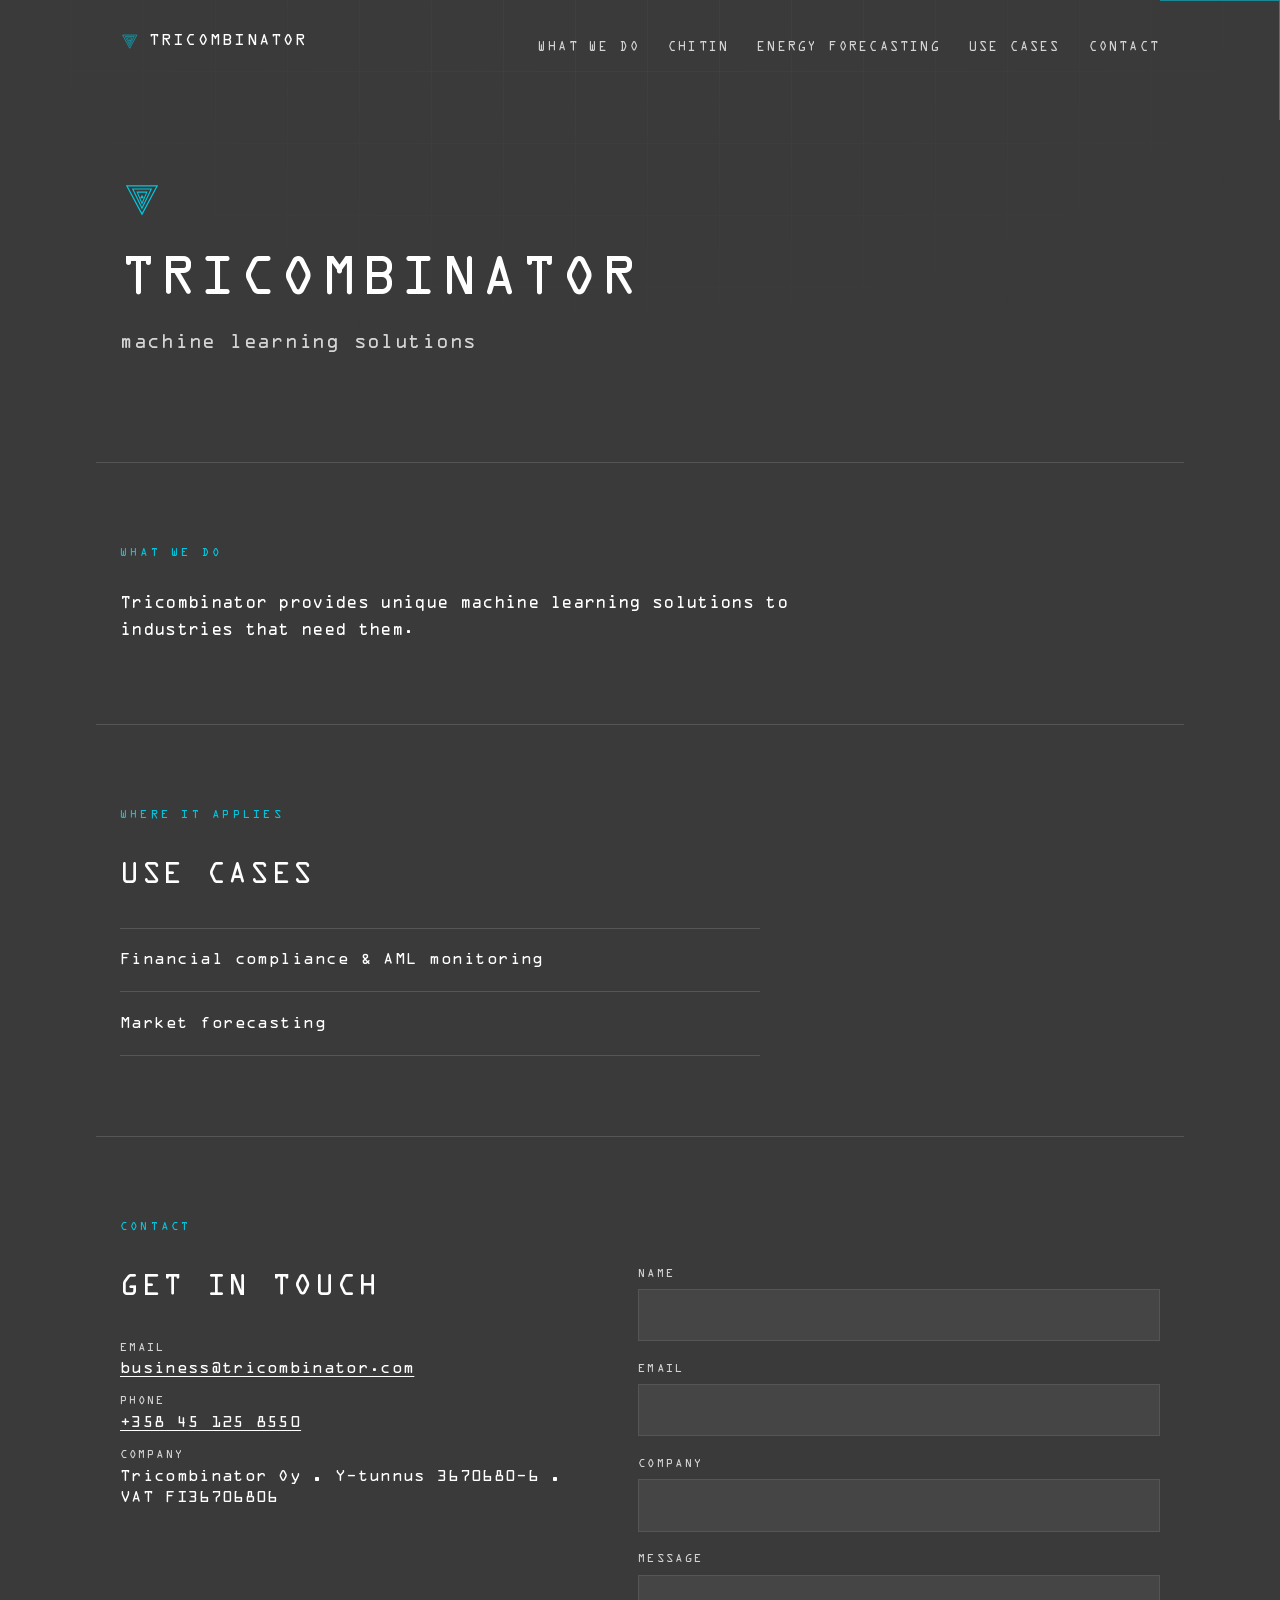
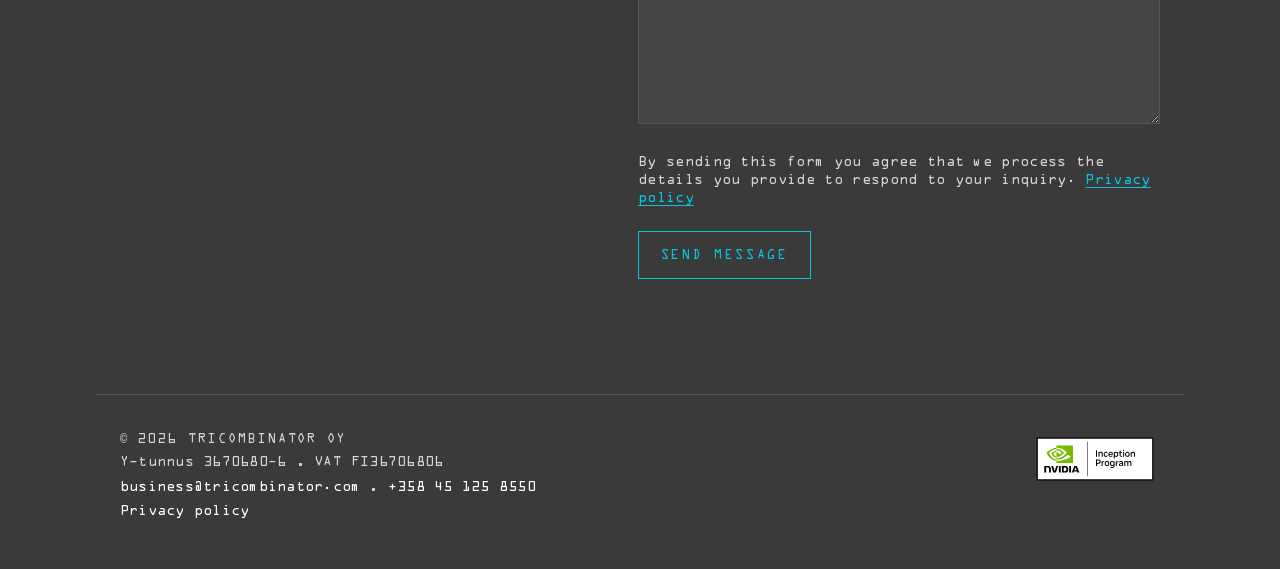
==== commit 5e6a60bd: "Add Finnish company identity and privacy policy Disclose Tricombinator Oy, Y-tunnus, VAT, email and " ====
--- a/index.html
+++ b/index.html
@@ -74,8 +74,22 @@
       <section class="section contact" id="contact">
         <p class="section-label">Contact</p>
         <div class="contact-grid">
-          <div>
+                    <div>
             <h2>Get in touch</h2>
+            <ul class="contact-details">
+              <li>
+                <span class="contact-label">Email</span>
+                <a href="mailto:business@tricombinator.com">business@tricombinator.com</a>
+              </li>
+              <li>
+                <span class="contact-label">Phone</span>
+                <a href="tel:+358451258550">+358 45 125 8550</a>
+              </li>
+              <li>
+                <span class="contact-label">Company</span>
+                Tricombinator Oy · Y-tunnus 3670680-6 · VAT FI36706806
+              </li>
+            </ul>
           </div>
 
           <form id="contact-form">
@@ -99,6 +113,11 @@
               <textarea name="message" rows="5" required></textarea>
             </label>
 
+            <p class="form-privacy">
+              By sending this form you agree that we process the details you
+              provide to respond to your inquiry.
+              <a href="/privacy.html">Privacy policy</a>
+            </p>
             <button type="submit" id="submit-btn">Send message</button>
             <p class="form-status" id="form-status" role="status" aria-live="polite"></p>
           </form>
@@ -106,8 +125,21 @@
       </section>
     </main>
 
-    <footer class="site-footer">
-      <p>© 2026 Tricombinator</p>
+        <footer class="site-footer">
+      <div class="footer-legal">
+        <p class="footer-copy">© 2026 Tricombinator Oy</p>
+        <p class="footer-ids">
+          Y-tunnus 3670680-6 · VAT FI36706806
+        </p>
+        <p class="footer-contact">
+          <a href="mailto:business@tricombinator.com">business@tricombinator.com</a>
+          ·
+          <a href="tel:+358451258550">+358 45 125 8550</a>
+        </p>
+        <p class="footer-links">
+          <a href="/privacy.html">Privacy policy</a>
+        </p>
+      </div>
       <a class="inception-badge" href="https://www.nvidia.com/en-us/startups/">
         <img
           src="nvidia-inception-program-badge.svg"
--- a/styles.css
+++ b/styles.css
@@ -603,3 +603,143 @@
     scroll-behavior: auto;
   }
 }
+
+
+.site-footer {
+  align-items: flex-start;
+}
+
+.footer-legal {
+  display: flex;
+  flex-direction: column;
+  gap: 0.35rem;
+  max-width: 36rem;
+  text-transform: none;
+  letter-spacing: 0.02em;
+  line-height: 1.45;
+}
+
+.footer-copy {
+  color: var(--muted);
+  text-transform: uppercase;
+  letter-spacing: 0.08em;
+  font-size: 0.75rem;
+}
+
+.footer-ids,
+.footer-contact,
+.footer-links {
+  margin: 0;
+  color: var(--muted);
+  font-size: 0.8rem;
+}
+
+.footer-legal a {
+  color: var(--ink);
+  text-decoration: none;
+  border-bottom: 1px solid transparent;
+}
+
+.footer-legal a:hover,
+.footer-legal a:focus-visible {
+  color: var(--accent);
+  border-bottom-color: var(--accent);
+}
+
+.contact-details {
+  list-style: none;
+  margin: 1.25rem 0 0;
+  padding: 0;
+  display: flex;
+  flex-direction: column;
+  gap: 0.85rem;
+}
+
+.contact-details li {
+  margin: 0;
+  font-size: 0.95rem;
+  color: var(--ink);
+  line-height: 1.4;
+}
+
+.contact-label {
+  display: block;
+  color: var(--muted);
+  font-size: 0.7rem;
+  letter-spacing: 0.1em;
+  text-transform: uppercase;
+  margin-bottom: 0.2rem;
+}
+
+.form-privacy {
+  margin: 0.75rem 0 0;
+  font-size: 0.8rem;
+  color: var(--muted);
+  line-height: 1.4;
+}
+
+.form-privacy a {
+  color: var(--accent);
+}
+
+.legal-page .legal {
+  max-width: 42rem;
+}
+
+.legal-page h1 {
+  margin-bottom: 0.75rem;
+}
+
+.legal-page h2 {
+  margin-top: 2.25rem;
+  margin-bottom: 0.75rem;
+  font-size: 1.15rem;
+  color: var(--accent);
+  font-weight: 400;
+  letter-spacing: 0.04em;
+  text-transform: uppercase;
+}
+
+.legal-page h3 {
+  margin-top: 1.5rem;
+  margin-bottom: 0.5rem;
+  font-size: 1rem;
+  font-weight: 400;
+  color: var(--ink);
+}
+
+.legal-page p,
+.legal-page li {
+  color: var(--muted);
+  line-height: 1.55;
+}
+
+.legal-page .legal-lede {
+  color: var(--ink);
+}
+
+.legal-list {
+  margin: 0.75rem 0 1rem;
+  padding-left: 1.25rem;
+}
+
+.legal-list li {
+  margin: 0.35rem 0;
+}
+
+.legal-page a {
+  color: var(--accent);
+}
+
+.legal-page .note {
+  margin-top: 2rem;
+  font-size: 0.85rem;
+  border-top: 1px solid var(--line);
+  padding-top: 1rem;
+}
+
+.legal-page .meta-line {
+  font-size: 0.8rem;
+  color: var(--muted);
+  margin-bottom: 2rem;
+}
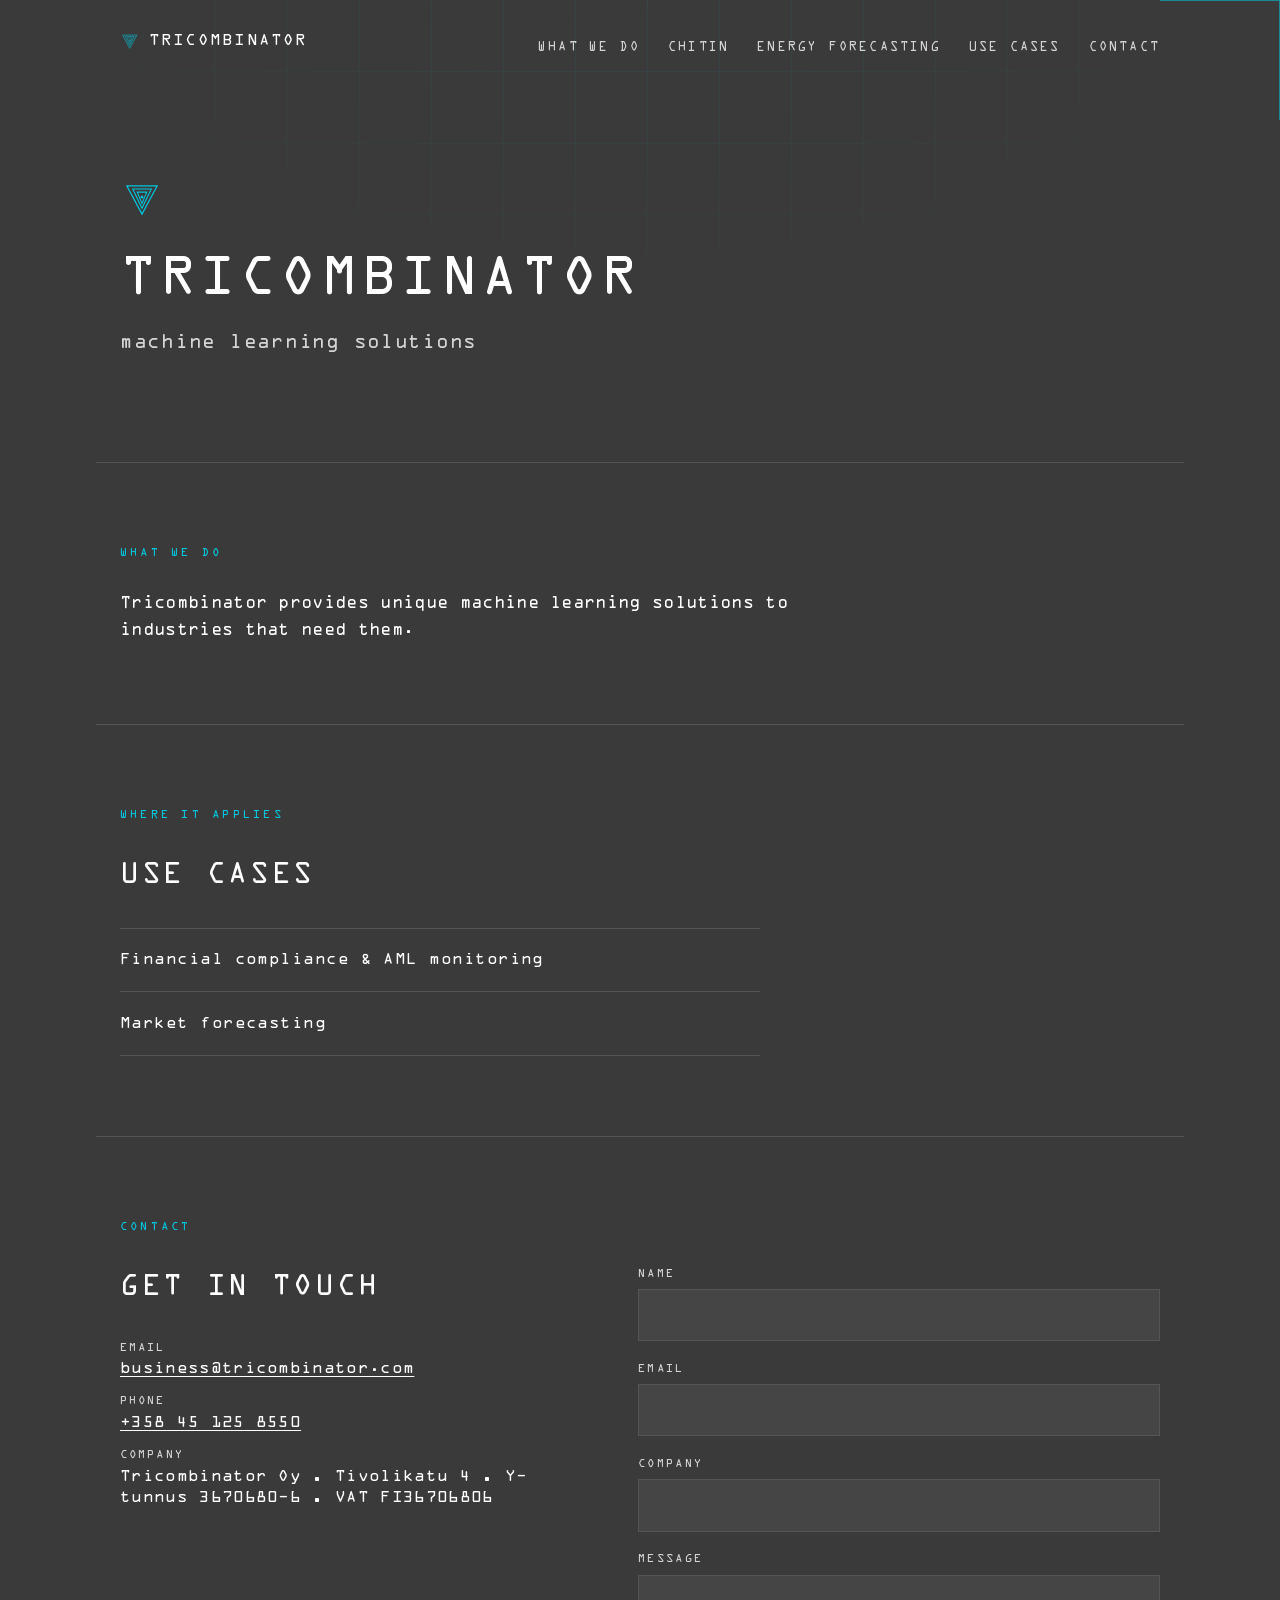
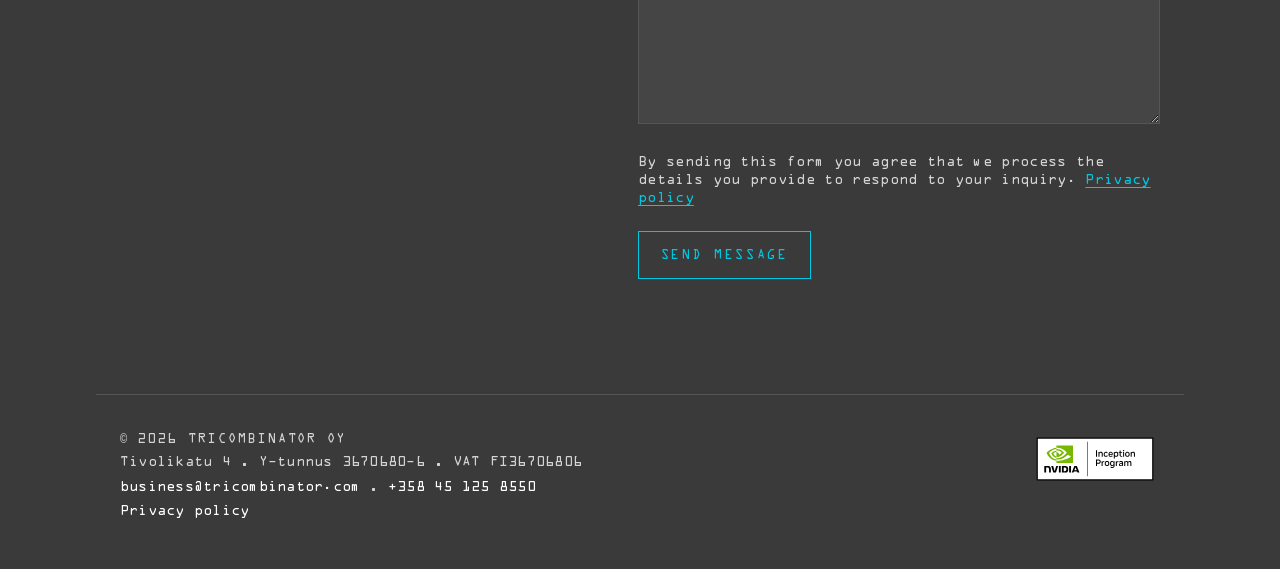
==== commit 9a712240: "Add registered office address Tivolikatu 4 Include street address in footers, contact blocks, privac" ====
--- a/index.html
+++ b/index.html
@@ -87,7 +87,7 @@
               </li>
               <li>
                 <span class="contact-label">Company</span>
-                Tricombinator Oy · Y-tunnus 3670680-6 · VAT FI36706806
+                Tricombinator Oy · Tivolikatu 4 · Y-tunnus 3670680-6 · VAT FI36706806
               </li>
             </ul>
           </div>
@@ -129,7 +129,7 @@
       <div class="footer-legal">
         <p class="footer-copy">© 2026 Tricombinator Oy</p>
         <p class="footer-ids">
-          Y-tunnus 3670680-6 · VAT FI36706806
+          Tivolikatu 4 · Y-tunnus 3670680-6 · VAT FI36706806
         </p>
         <p class="footer-contact">
           <a href="mailto:business@tricombinator.com">business@tricombinator.com</a>
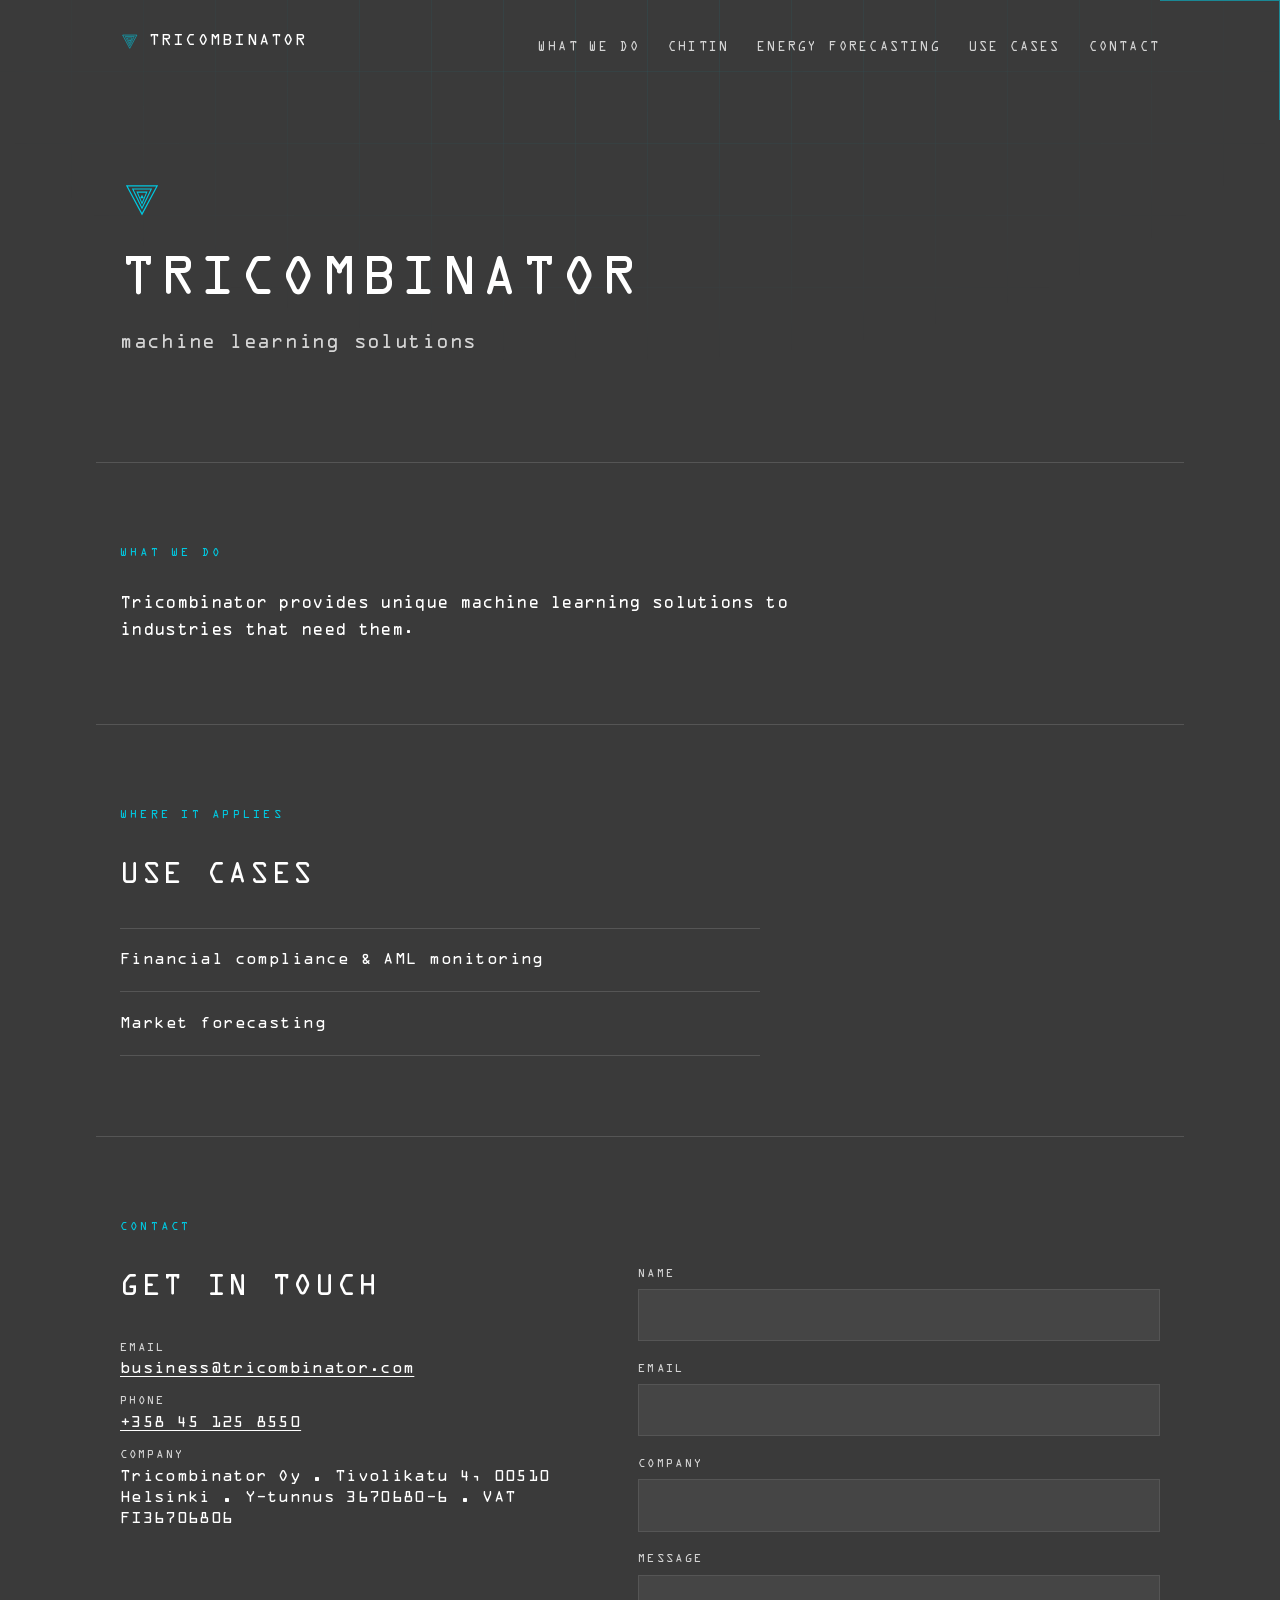
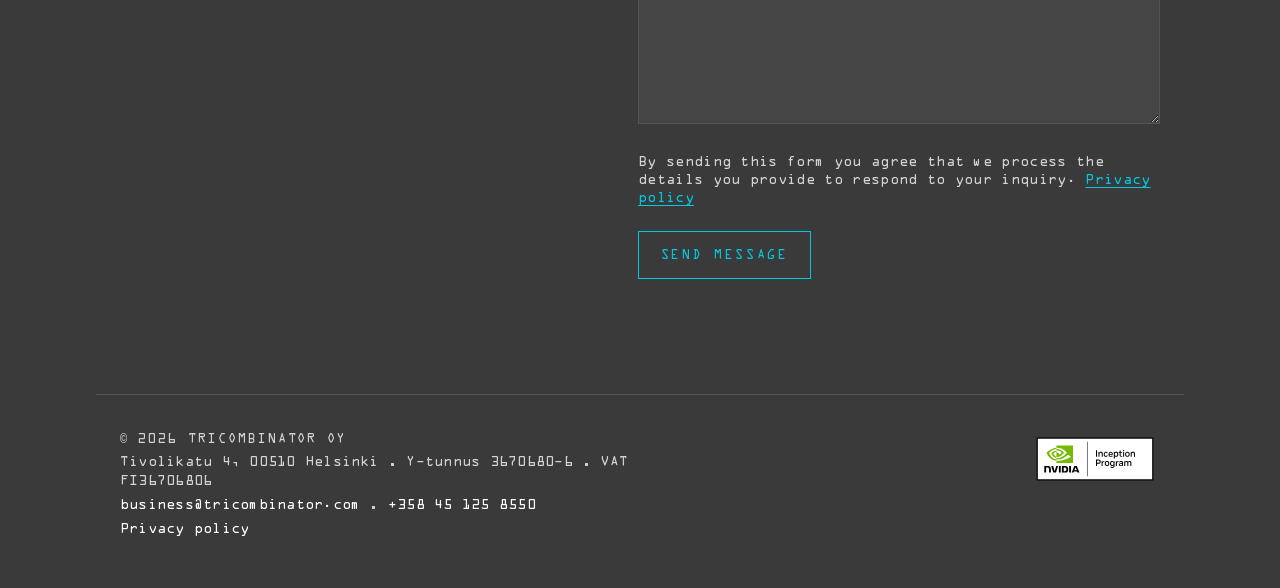
==== commit 8314e6b7: "Complete registered address with 00510 Helsinki" ====
--- a/index.html
+++ b/index.html
@@ -87,7 +87,7 @@
               </li>
               <li>
                 <span class="contact-label">Company</span>
-                Tricombinator Oy · Tivolikatu 4 · Y-tunnus 3670680-6 · VAT FI36706806
+                Tricombinator Oy · Tivolikatu 4, 00510 Helsinki · Y-tunnus 3670680-6 · VAT FI36706806
               </li>
             </ul>
           </div>
@@ -129,7 +129,7 @@
       <div class="footer-legal">
         <p class="footer-copy">© 2026 Tricombinator Oy</p>
         <p class="footer-ids">
-          Tivolikatu 4 · Y-tunnus 3670680-6 · VAT FI36706806
+          Tivolikatu 4, 00510 Helsinki · Y-tunnus 3670680-6 · VAT FI36706806
         </p>
         <p class="footer-contact">
           <a href="mailto:business@tricombinator.com">business@tricombinator.com</a>
